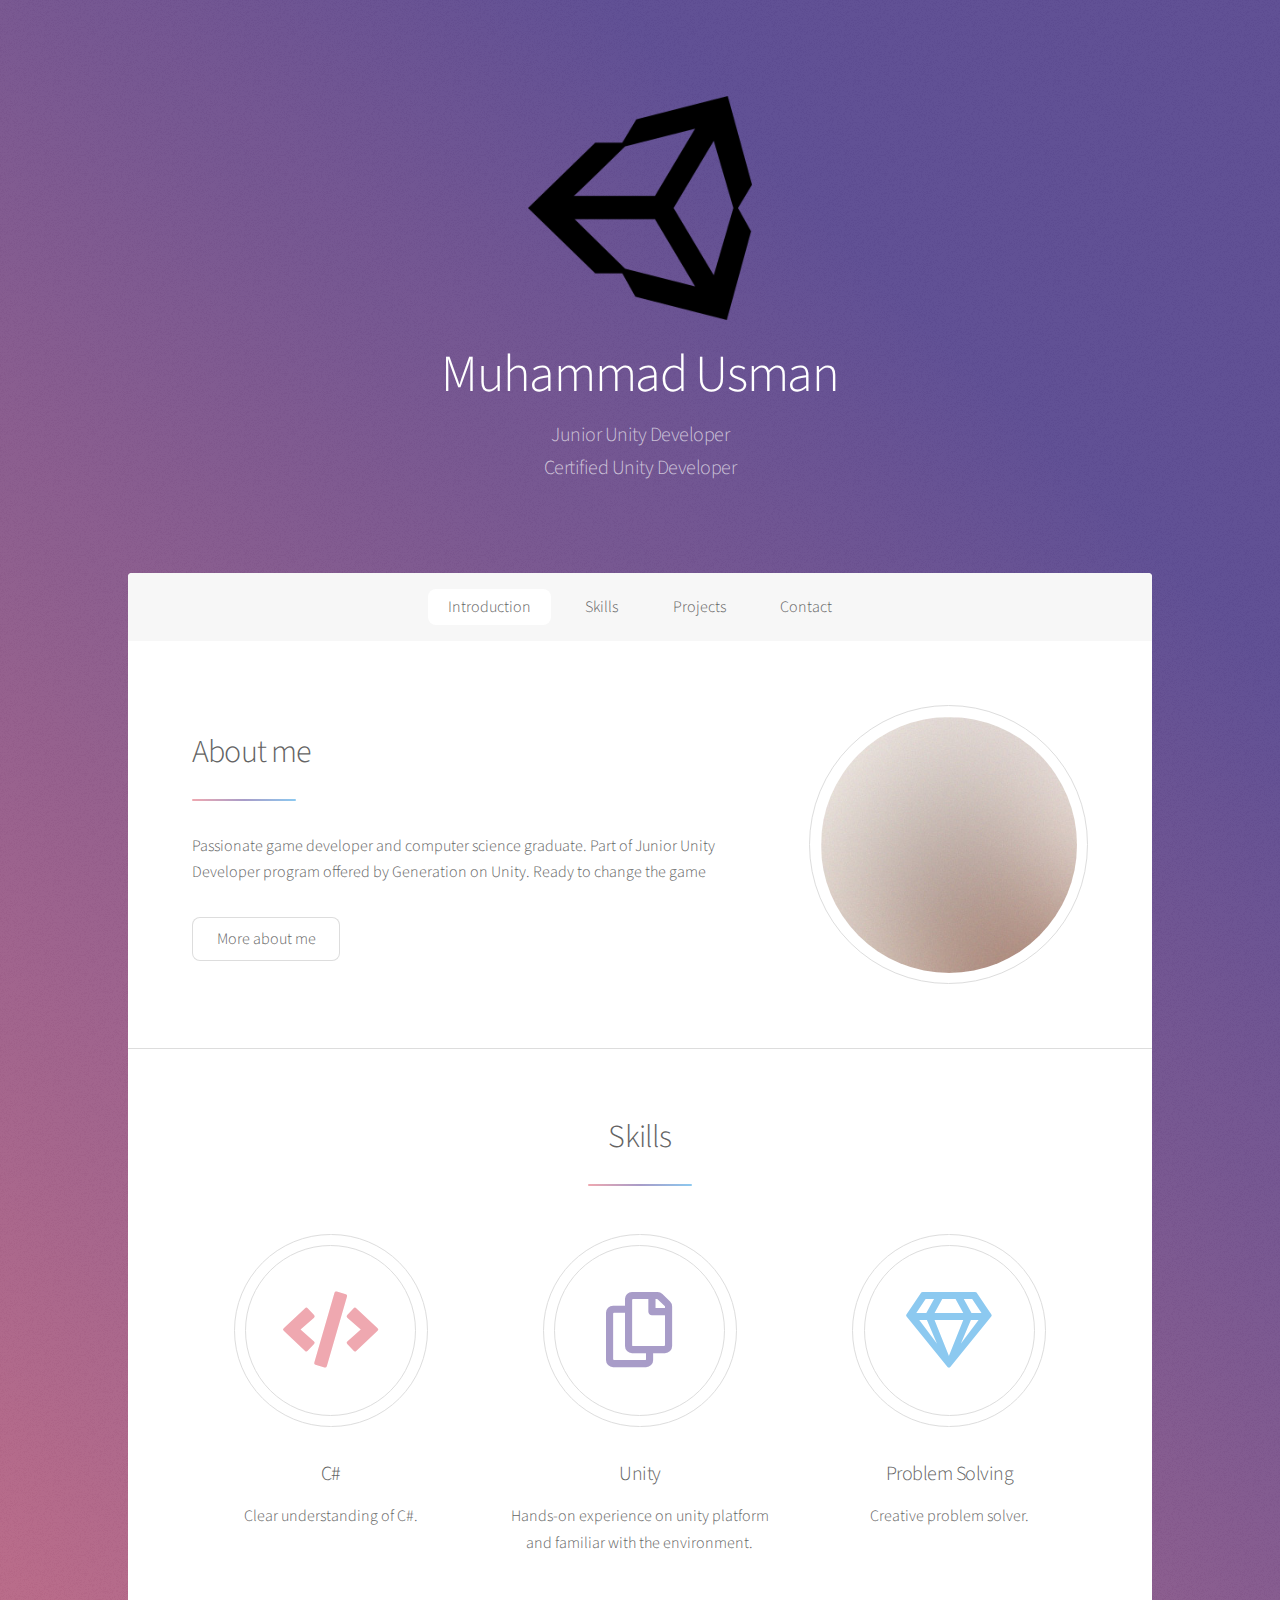
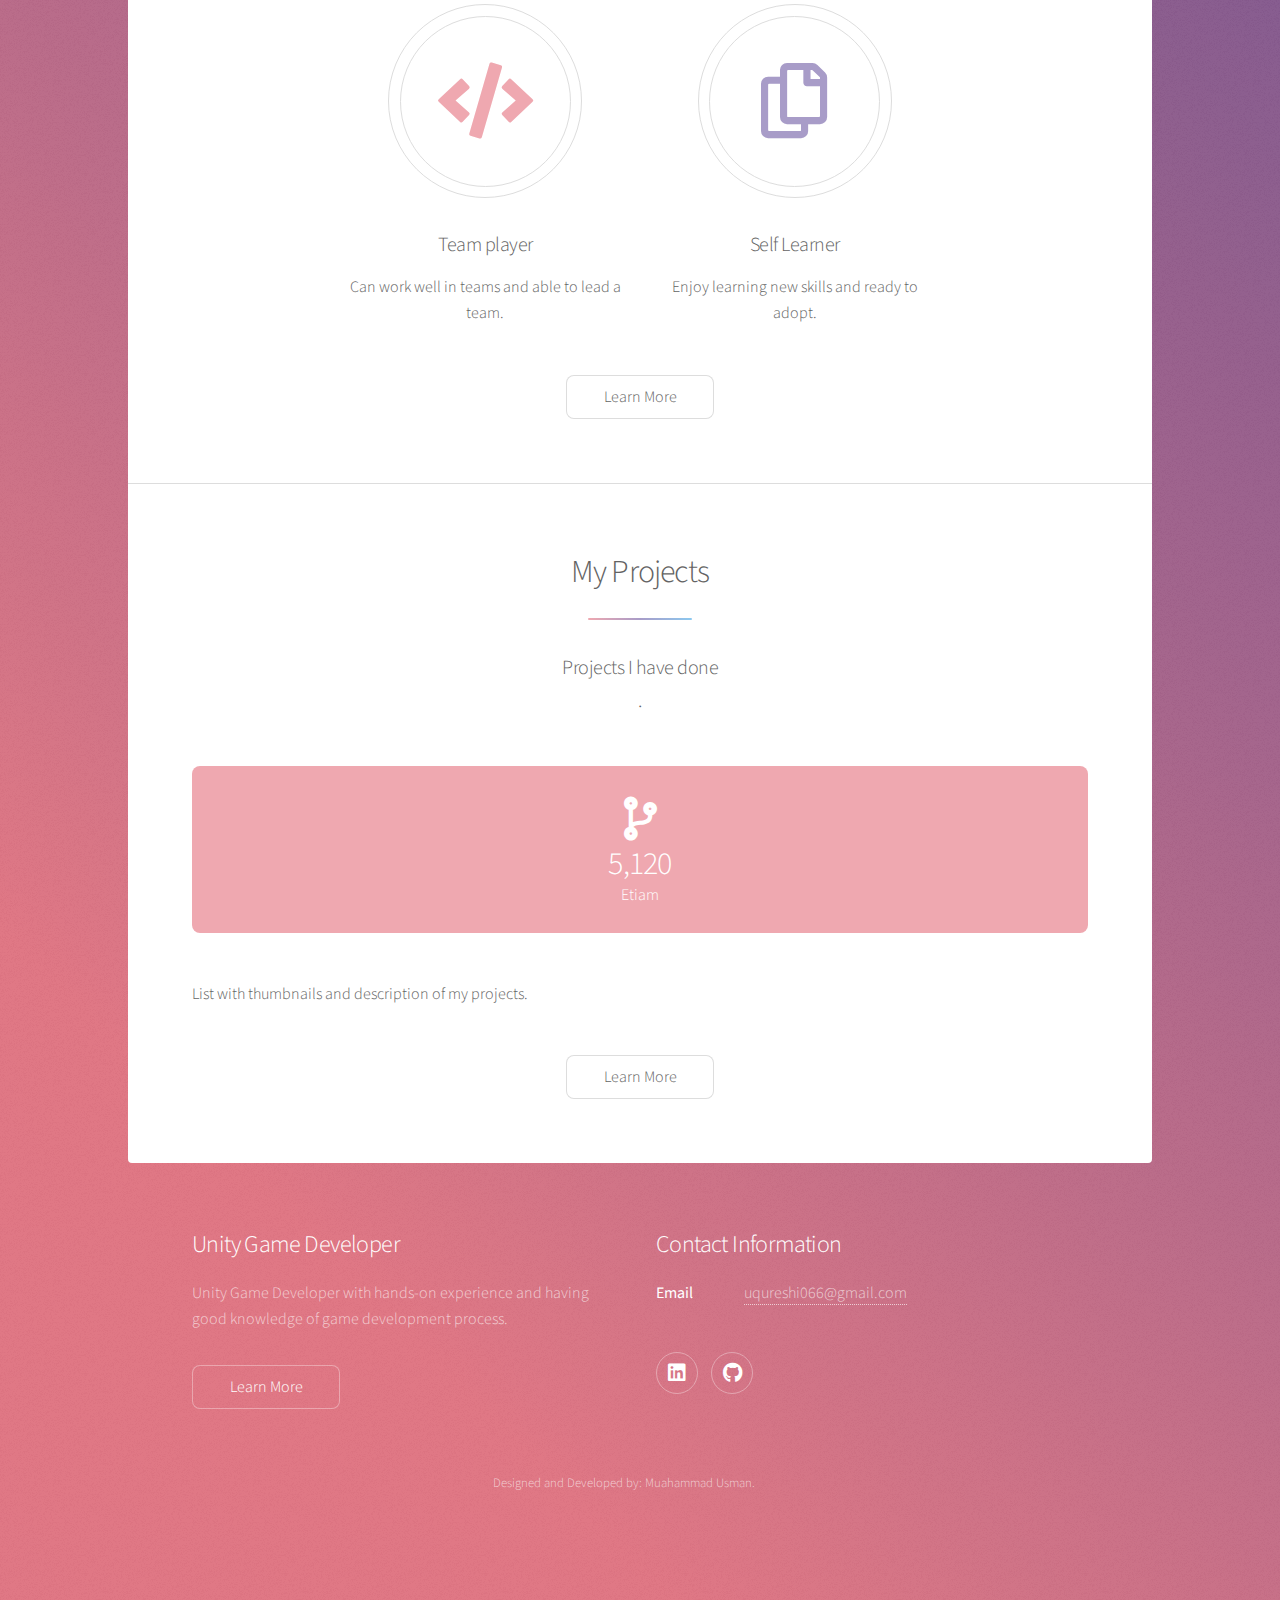
==== index.html @ 7eca7d2d "Update index.html" ====
<!DOCTYPE HTML>
<!--
	Stellar by HTML5 UP
	html5up.net | @ajlkn
	Free for personal and commercial use under the CCA 3.0 license (html5up.net/license)
-->
<html>
	<head>
		<title>Stellar by HTML5 UP</title>
		<meta charset="utf-8" />
		<meta name="viewport" content="width=device-width, initial-scale=1, user-scalable=no" />
		<link rel="stylesheet" href="assets/css/main.css" />
		<noscript><link rel="stylesheet" href="assets/css/noscript.css" /></noscript>
	</head>
	<body class="is-preload">

		<!-- Wrapper -->
			<div id="wrapper">

				<!-- Header -->
					<header id="header" class="alt">
						<span class="logo"><img src="images/unity-logo.png" alt="" /></span>
						<h1>Muhammad Usman</h1>
						<p>Junior Unity Developer<br />
						Certified Unity Developer</p>
					</header>

				<!-- Nav -->
					<nav id="nav">
						<ul>
							<li><a href="#intro" class="active">Introduction</a></li>
							<li><a href="#first">Skills</a></li>
							<li><a href="#second">Projects</a></li>
							<li><a href="#cta">Contact</a></li>
						</ul>
					</nav>

				<!-- Main -->
					<div id="main">

						<!-- Introduction -->
							<section id="intro" class="main">
								<div class="spotlight">
									<div class="content">
										<header class="major">
											<h2>About me</h2>
										</header>
										<p>Passionate game developer and computer science graduate. Part of Junior Unity Developer program offered by Generation on Unity. Ready to change the game</p>
										<ul class="actions">
											<li><a href="generic.html" class="button">More about me</a></li>
										</ul>
									</div>
									<span class="image"><img src="images/pic01.jpg" alt="" /></span>
								</div>
							</section>

						<!-- First Section -->
							<section id="first" class="main special">
								<header class="major">
									<h2>Skills</h2>
								</header>
								<ul class="features">
									<li>
										<span class="icon solid major style1 fa-code"></span>
										<h3>C#</h3>
										<p>Clear understanding of C#.</p>
									</li>
									<li>
										<span class="icon major style3 fa-copy"></span>
										<h3>Unity</h3>
										<p>Hands-on experience on unity platform and familiar with the environment.</p>
									</li>
									<li>
										<span class="icon major style5 fa-gem"></span>
										<h3>Problem Solving</h3>
										<p>Creative problem solver.</p>
									</li>
									<li>
										<span class="icon solid major style1 fa-code"></span>
										<h3>Team player</h3>
										<p>Can work well in teams and able to lead a team.</p>
									</li>
									<li>
										<span class="icon major style3 fa-copy"></span>
										<h3>Self Learner</h3>
										<p>Enjoy learning new skills and ready to adopt.</p>
									</li>

								</ul>
								<footer class="major">
									<ul class="actions special">
										<li><a href="generic.html" class="button">Learn More</a></li>
									</ul>
								</footer>
							</section>

						<!-- Second Section -->
							<section id="second" class="main special">
								<header class="major">
									<h2>My Projects</h2>
									<p>Projects I have done<br />.</p>
								</header>
								<ul class="statistics">
									<li class="style1">
										<span class="icon solid fa-code-branch"></span>
										<strong>5,120</strong> Etiam
									</li>
									<!--<li class="style2">
										<span class="icon fa-folder-open"></span>
										<strong>8,192</strong> Magna
									</li>
									<li class="style3">
										<span class="icon solid fa-signal"></span>
										<strong>2,048</strong> Tempus
									</li>
									<li class="style4">
										<span class="icon solid fa-laptop"></span>
										<strong>4,096</strong> Aliquam
									</li>
									<li class="style5">
										<span class="icon fa-gem"></span>
										<strong>1,024</strong> Nullam
									</li>-->
								</ul>
								<p class="content">List with thumbnails and description of my projects.</p>
								<footer class="major">
									<ul class="actions special">
										<li><a href="generic.html" class="button">Learn More</a></li>
									</ul>
								</footer>
							</section>

						<!-- Get Started -->
						<!--
						<section id="cta" class="main special">
								<header class="major">
									<h2>Congue imperdiet</h2>
									<p>Donec imperdiet consequat consequat. Suspendisse feugiat congue<br />
									posuere. Nulla massa urna, fermentum eget quam aliquet.</p>
								</header>
								<footer class="major">
									<ul class="actions special">
										<li><a href="generic.html" class="button primary">Get Started</a></li>
										<li><a href="generic.html" class="button">Learn More</a></li>
									</ul>
								</footer>
							</section>
						-->

					</div>

				<!-- Footer -->
					<footer id="footer">
						<section id="cta">
							<h2>Unity Game Developer</h2>
							<p>Unity Game Developer with hands-on experience and having good knowledge of game development process.</p>
							<ul class="actions">
								<li><a href="generic.html" class="button">Learn More</a></li>
							</ul>
						</section>
						<section>
							<h2>Contact Information</h2>
							<dl class="alt">
								<dt>Email</dt>
								<dd><a href="#">uqureshi066@gmail.com</a></dd>

							</dl>
							<ul class="icons">
								<li><a href="https://www.linkedin.com/in/muhammad-usman-630153102/" class="icon brands fa-linkedin alt"><span class="label">Linkedin</span></a></li>

								<li><a href="https://github.com/Qureshi066" class="icon brands fa-github alt"><span class="label">GitHub</span></a></li>
							</ul>
						</section>
						<p class="copyright">Designed and Developed by: Muahammad Usman.</p>
					</footer>

			</div>

		<!-- Scripts -->
			<script src="assets/js/jquery.min.js"></script>
			<script src="assets/js/jquery.scrollex.min.js"></script>
			<script src="assets/js/jquery.scrolly.min.js"></script>
			<script src="assets/js/browser.min.js"></script>
			<script src="assets/js/breakpoints.min.js"></script>
			<script src="assets/js/util.js"></script>
			<script src="assets/js/main.js"></script>

	</body>
</html>
---- assets/css/main.css ----
@import url(fontawesome-all.min.css);
@import 'https://fonts.googleapis.com/css?family=Source+Sans+Pro:300,400';

/*
	Stellar by HTML5 UP
	html5up.net | @ajlkn
	Free for personal and commercial use under the CCA 3.0 license (html5up.net/license)
*/

html, body, div, span, applet, object,
iframe, h1, h2, h3, h4, h5, h6, p, blockquote,
pre, a, abbr, acronym, address, big, cite,
code, del, dfn, em, img, ins, kbd, q, s, samp,
small, strike, strong, sub, sup, tt, var, b,
u, i, center, dl, dt, dd, ol, ul, li, fieldset,
form, label, legend, table, caption, tbody,
tfoot, thead, tr, th, td, article, aside,
canvas, details, embed, figure, figcaption,
footer, header, hgroup, menu, nav, output, ruby,
section, summary, time, mark, audio, video {
	margin: 0;
	padding: 0;
	border: 0;
	font-size: 100%;
	font: inherit;
	vertical-align: baseline;}

article, aside, details, figcaption, figure,
footer, header, hgroup, menu, nav, section {
	display: block;}

body {
	line-height: 1;
}

ol, ul {
	list-style: none;
}

blockquote, q {
	quotes: none;
}

	blockquote:before, blockquote:after, q:before, q:after {
		content: '';
		content: none;
	}

table {
	border-collapse: collapse;
	border-spacing: 0;
}

body {
	-webkit-text-size-adjust: none;
}

mark {
	background-color: transparent;
	color: inherit;
}

input::-moz-focus-inner {
	border: 0;
	padding: 0;
}

input, select, textarea {
	-moz-appearance: none;
	-webkit-appearance: none;
	-ms-appearance: none;
	appearance: none;
}

/* Basic */

	@-ms-viewport {
		width: device-width;
	}

	body {
		-ms-overflow-style: scrollbar;
	}

	@media screen and (max-width: 480px) {

		html, body {
			min-width: 320px;
		}

	}

	html {
		box-sizing: border-box;
	}

	*, *:before, *:after {
		box-sizing: inherit;
	}

	body {
		background-color: #935d8c;
		background-image: url("images/overlay.png"), -moz-linear-gradient(45deg, #e37682 15%, #5f4d93 85%);
		background-image: url("images/overlay.png"), -webkit-linear-gradient(45deg, #e37682 15%, #5f4d93 85%);
		background-image: url("images/overlay.png"), -ms-linear-gradient(45deg, #e37682 15%, #5f4d93 85%);
		background-image: url("images/overlay.png"), linear-gradient(45deg, #e37682 15%, #5f4d93 85%);
	}

		body.is-preload *, body.is-preload *:before, body.is-preload *:after {
			-moz-animation: none !important;
			-webkit-animation: none !important;
			-ms-animation: none !important;
			animation: none !important;
			-moz-transition: none !important;
			-webkit-transition: none !important;
			-ms-transition: none !important;
			transition: none !important;
		}

/* Type */

	body {
		background-color: #935d8c;
		color: rgba(255, 255, 255, 0.65);
	}

	body, input, select, textarea {
		font-family: "Source Sans Pro", Helvetica, sans-serif;
		font-size: 17pt;
		font-weight: 300;
		line-height: 1.65;
	}

		@media screen and (max-width: 1680px) {

			body, input, select, textarea {
				font-size: 14pt;
			}

		}

		@media screen and (max-width: 1280px) {

			body, input, select, textarea {
				font-size: 12pt;
			}

		}

		@media screen and (max-width: 360px) {

			body, input, select, textarea {
				font-size: 11pt;
			}

		}

	a {
		-moz-transition: color 0.2s ease, border-bottom 0.2s ease;
		-webkit-transition: color 0.2s ease, border-bottom 0.2s ease;
		-ms-transition: color 0.2s ease, border-bottom 0.2s ease;
		transition: color 0.2s ease, border-bottom 0.2s ease;
		text-decoration: none;
		border-bottom: dotted 1px;
		color: inherit;
	}

		a:hover {
			border-bottom-color: transparent;
		}

	strong, b {
		font-weight: 400;
	}

	em, i {
		font-style: italic;
	}

	p {
		margin: 0 0 2em 0;
	}

		p.content {
			-moz-columns: 20em 2;
			-webkit-columns: 20em 2;
			-ms-columns: 20em 2;
			columns: 20em 2;
			-moz-column-gap: 2em;
			-webkit-column-gap: 2em;
			-ms-column-gap: 2em;
			column-gap: 2em;
			text-align: justify;
		}

	h1, h2, h3, h4, h5, h6 {
		font-weight: 300;
		line-height: 1.5;
		margin: 0 0 0.7em 0;
		letter-spacing: -0.025em;
	}

		h1 a, h2 a, h3 a, h4 a, h5 a, h6 a {
			color: inherit;
			text-decoration: none;
		}

	h1 {
		font-size: 2.5em;
		line-height: 1.2;
	}

	h2 {
		font-size: 1.5em;
	}

	h3 {
		font-size: 1.25em;
	}

	h4 {
		font-size: 1.1em;
	}

	h5 {
		font-size: 0.9em;
	}

	h6 {
		font-size: 0.7em;
	}

	@media screen and (max-width: 736px) {

		h1 {
			font-size: 2em;
		}

	}

	sub {
		font-size: 0.8em;
		position: relative;
		top: 0.5em;
	}

	sup {
		font-size: 0.8em;
		position: relative;
		top: -0.5em;
	}

	blockquote {
		border-left: solid 4px;
		font-style: italic;
		margin: 0 0 2em 0;
		padding: 0.5em 0 0.5em 2em;
	}

	code {
		border-radius: 8px;
		border: solid 1px;
		font-family: "Courier New", monospace;
		font-size: 0.9em;
		margin: 0 0.25em;
		padding: 0.25em 0.65em;
	}

	pre {
		-webkit-overflow-scrolling: touch;
		font-family: "Courier New", monospace;
		font-size: 0.9em;
		margin: 0 0 2em 0;
	}

		pre code {
			display: block;
			line-height: 1.75;
			padding: 1em 1.5em;
			overflow-x: auto;
		}

	hr {
		border: 0;
		border-bottom: solid 1px;
		margin: 2em 0;
	}

		hr.major {
			margin: 3em 0;
		}

	.align-left {
		text-align: left;
	}

	.align-center {
		text-align: center;
	}

	.align-right {
		text-align: right;
	}

	input, select, textarea {
		color: #ffffff;
	}

	a:hover {
		color: #ffffff;
	}

	strong, b {
		color: #ffffff;
	}

	h1, h2, h3, h4, h5, h6 {
		color: #ffffff;
	}

	blockquote {
		border-left-color: rgba(255, 255, 255, 0.35);
	}

	code {
		background: rgba(255, 255, 255, 0.075);
		border-color: rgba(255, 255, 255, 0.35);
	}

	hr {
		border-bottom-color: rgba(255, 255, 255, 0.35);
	}

/* Row */

	.row {
		display: flex;
		flex-wrap: wrap;
		box-sizing: border-box;
		align-items: stretch;
	}

		.row > * {
			box-sizing: border-box;
		}

		.row.gtr-uniform > * > :last-child {
			margin-bottom: 0;
		}

		.row.aln-left {
			justify-content: flex-start;
		}

		.row.aln-center {
			justify-content: center;
		}

		.row.aln-right {
			justify-content: flex-end;
		}

		.row.aln-top {
			align-items: flex-start;
		}

		.row.aln-middle {
			align-items: center;
		}

		.row.aln-bottom {
			align-items: flex-end;
		}

		.row > .imp {
			order: -1;
		}

		.row > .col-1 {
			width: 8.33333%;
		}

		.row > .off-1 {
			margin-left: 8.33333%;
		}

		.row > .col-2 {
			width: 16.66667%;
		}

		.row > .off-2 {
			margin-left: 16.66667%;
		}

		.row > .col-3 {
			width: 25%;
		}

		.row > .off-3 {
			margin-left: 25%;
		}

		.row > .col-4 {
			width: 33.33333%;
		}

		.row > .off-4 {
			margin-left: 33.33333%;
		}

		.row > .col-5 {
			width: 41.66667%;
		}

		.row > .off-5 {
			margin-left: 41.66667%;
		}

		.row > .col-6 {
			width: 50%;
		}

		.row > .off-6 {
			margin-left: 50%;
		}

		.row > .col-7 {
			width: 58.33333%;
		}

		.row > .off-7 {
			margin-left: 58.33333%;
		}

		.row > .col-8 {
			width: 66.66667%;
		}

		.row > .off-8 {
			margin-left: 66.66667%;
		}

		.row > .col-9 {
			width: 75%;
		}

		.row > .off-9 {
			margin-left: 75%;
		}

		.row > .col-10 {
			width: 83.33333%;
		}

		.row > .off-10 {
			margin-left: 83.33333%;
		}

		.row > .col-11 {
			width: 91.66667%;
		}

		.row > .off-11 {
			margin-left: 91.66667%;
		}

		.row > .col-12 {
			width: 100%;
		}

		.row > .off-12 {
			margin-left: 100%;
		}

		.row.gtr-0 {
			margin-top: 0;
			margin-left: 0em;
		}

			.row.gtr-0 > * {
				padding: 0 0 0 0em;
			}

			.row.gtr-0.gtr-uniform {
				margin-top: 0em;
			}

				.row.gtr-0.gtr-uniform > * {
					padding-top: 0em;
				}

		.row.gtr-25 {
			margin-top: 0;
			margin-left: -0.375em;
		}

			.row.gtr-25 > * {
				padding: 0 0 0 0.375em;
			}

			.row.gtr-25.gtr-uniform {
				margin-top: -0.375em;
			}

				.row.gtr-25.gtr-uniform > * {
					padding-top: 0.375em;
				}

		.row.gtr-50 {
			margin-top: 0;
			margin-left: -0.75em;
		}

			.row.gtr-50 > * {
				padding: 0 0 0 0.75em;
			}

			.row.gtr-50.gtr-uniform {
				margin-top: -0.75em;
			}

				.row.gtr-50.gtr-uniform > * {
					padding-top: 0.75em;
				}

		.row {
			margin-top: 0;
			margin-left: -1.5em;
		}

			.row > * {
				padding: 0 0 0 1.5em;
			}

			.row.gtr-uniform {
				margin-top: -1.5em;
			}

				.row.gtr-uniform > * {
					padding-top: 1.5em;
				}

		.row.gtr-150 {
			margin-top: 0;
			margin-left: -2.25em;
		}

			.row.gtr-150 > * {
				padding: 0 0 0 2.25em;
			}

			.row.gtr-150.gtr-uniform {
				margin-top: -2.25em;
			}

				.row.gtr-150.gtr-uniform > * {
					padding-top: 2.25em;
				}

		.row.gtr-200 {
			margin-top: 0;
			margin-left: -3em;
		}

			.row.gtr-200 > * {
				padding: 0 0 0 3em;
			}

			.row.gtr-200.gtr-uniform {
				margin-top: -3em;
			}

				.row.gtr-200.gtr-uniform > * {
					padding-top: 3em;
				}

		@media screen and (max-width: 1680px) {

			.row {
				display: flex;
				flex-wrap: wrap;
				box-sizing: border-box;
				align-items: stretch;
			}

				.row > * {
					box-sizing: border-box;
				}

				.row.gtr-uniform > * > :last-child {
					margin-bottom: 0;
				}

				.row.aln-left {
					justify-content: flex-start;
				}

				.row.aln-center {
					justify-content: center;
				}

				.row.aln-right {
					justify-content: flex-end;
				}

				.row.aln-top {
					align-items: flex-start;
				}

				.row.aln-middle {
					align-items: center;
				}

				.row.aln-bottom {
					align-items: flex-end;
				}

				.row > .imp-xlarge {
					order: -1;
				}

				.row > .col-1-xlarge {
					width: 8.33333%;
				}

				.row > .off-1-xlarge {
					margin-left: 8.33333%;
				}

				.row > .col-2-xlarge {
					width: 16.66667%;
				}

				.row > .off-2-xlarge {
					margin-left: 16.66667%;
				}

				.row > .col-3-xlarge {
					width: 25%;
				}

				.row > .off-3-xlarge {
					margin-left: 25%;
				}

				.row > .col-4-xlarge {
					width: 33.33333%;
				}

				.row > .off-4-xlarge {
					margin-left: 33.33333%;
				}

				.row > .col-5-xlarge {
					width: 41.66667%;
				}

				.row > .off-5-xlarge {
					margin-left: 41.66667%;
				}

				.row > .col-6-xlarge {
					width: 50%;
				}

				.row > .off-6-xlarge {
					margin-left: 50%;
				}

				.row > .col-7-xlarge {
					width: 58.33333%;
				}

				.row > .off-7-xlarge {
					margin-left: 58.33333%;
				}

				.row > .col-8-xlarge {
					width: 66.66667%;
				}

				.row > .off-8-xlarge {
					margin-left: 66.66667%;
				}

				.row > .col-9-xlarge {
					width: 75%;
				}

				.row > .off-9-xlarge {
					margin-left: 75%;
				}

				.row > .col-10-xlarge {
					width: 83.33333%;
				}

				.row > .off-10-xlarge {
					margin-left: 83.33333%;
				}

				.row > .col-11-xlarge {
					width: 91.66667%;
				}

				.row > .off-11-xlarge {
					margin-left: 91.66667%;
				}

				.row > .col-12-xlarge {
					width: 100%;
				}

				.row > .off-12-xlarge {
					margin-left: 100%;
				}

				.row.gtr-0 {
					margin-top: 0;
					margin-left: 0em;
				}

					.row.gtr-0 > * {
						padding: 0 0 0 0em;
					}

					.row.gtr-0.gtr-uniform {
						margin-top: 0em;
					}

						.row.gtr-0.gtr-uniform > * {
							padding-top: 0em;
						}

				.row.gtr-25 {
					margin-top: 0;
					margin-left: -0.375em;
				}

					.row.gtr-25 > * {
						padding: 0 0 0 0.375em;
					}

					.row.gtr-25.gtr-uniform {
						margin-top: -0.375em;
					}

						.row.gtr-25.gtr-uniform > * {
							padding-top: 0.375em;
						}

				.row.gtr-50 {
					margin-top: 0;
					margin-left: -0.75em;
				}

					.row.gtr-50 > * {
						padding: 0 0 0 0.75em;
					}

					.row.gtr-50.gtr-uniform {
						margin-top: -0.75em;
					}

						.row.gtr-50.gtr-uniform > * {
							padding-top: 0.75em;
						}

				.row {
					margin-top: 0;
					margin-left: -1.5em;
				}

					.row > * {
						padding: 0 0 0 1.5em;
					}

					.row.gtr-uniform {
						margin-top: -1.5em;
					}

						.row.gtr-uniform > * {
							padding-top: 1.5em;
						}

				.row.gtr-150 {
					margin-top: 0;
					margin-left: -2.25em;
				}

					.row.gtr-150 > * {
						padding: 0 0 0 2.25em;
					}

					.row.gtr-150.gtr-uniform {
						margin-top: -2.25em;
					}

						.row.gtr-150.gtr-uniform > * {
							padding-top: 2.25em;
						}

				.row.gtr-200 {
					margin-top: 0;
					margin-left: -3em;
				}

					.row.gtr-200 > * {
						padding: 0 0 0 3em;
					}

					.row.gtr-200.gtr-uniform {
						margin-top: -3em;
					}

						.row.gtr-200.gtr-uniform > * {
							padding-top: 3em;
						}

		}

		@media screen and (max-width: 1280px) {

			.row {
				display: flex;
				flex-wrap: wrap;
				box-sizing: border-box;
				align-items: stretch;
			}

				.row > * {
					box-sizing: border-box;
				}

				.row.gtr-uniform > * > :last-child {
					margin-bottom: 0;
				}

				.row.aln-left {
					justify-content: flex-start;
				}

				.row.aln-center {
					justify-content: center;
				}

				.row.aln-right {
					justify-content: flex-end;
				}

				.row.aln-top {
					align-items: flex-start;
				}

				.row.aln-middle {
					align-items: center;
				}

				.row.aln-bottom {
					align-items: flex-end;
				}

				.row > .imp-large {
					order: -1;
				}

				.row > .col-1-large {
					width: 8.33333%;
				}

				.row > .off-1-large {
					margin-left: 8.33333%;
				}

				.row > .col-2-large {
					width: 16.66667%;
				}

				.row > .off-2-large {
					margin-left: 16.66667%;
				}

				.row > .col-3-large {
					width: 25%;
				}

				.row > .off-3-large {
					margin-left: 25%;
				}

				.row > .col-4-large {
					width: 33.33333%;
				}

				.row > .off-4-large {
					margin-left: 33.33333%;
				}

				.row > .col-5-large {
					width: 41.66667%;
				}

				.row > .off-5-large {
					margin-left: 41.66667%;
				}

				.row > .col-6-large {
					width: 50%;
				}

				.row > .off-6-large {
					margin-left: 50%;
				}

				.row > .col-7-large {
					width: 58.33333%;
				}

				.row > .off-7-large {
					margin-left: 58.33333%;
				}

				.row > .col-8-large {
					width: 66.66667%;
				}

				.row > .off-8-large {
					margin-left: 66.66667%;
				}

				.row > .col-9-large {
					width: 75%;
				}

				.row > .off-9-large {
					margin-left: 75%;
				}

				.row > .col-10-large {
					width: 83.33333%;
				}

				.row > .off-10-large {
					margin-left: 83.33333%;
				}

				.row > .col-11-large {
					width: 91.66667%;
				}

				.row > .off-11-large {
					margin-left: 91.66667%;
				}

				.row > .col-12-large {
					width: 100%;
				}

				.row > .off-12-large {
					margin-left: 100%;
				}

				.row.gtr-0 {
					margin-top: 0;
					margin-left: 0em;
				}

					.row.gtr-0 > * {
						padding: 0 0 0 0em;
					}

					.row.gtr-0.gtr-uniform {
						margin-top: 0em;
					}

						.row.gtr-0.gtr-uniform > * {
							padding-top: 0em;
						}

				.row.gtr-25 {
					margin-top: 0;
					margin-left: -0.375em;
				}

					.row.gtr-25 > * {
						padding: 0 0 0 0.375em;
					}

					.row.gtr-25.gtr-uniform {
						margin-top: -0.375em;
					}

						.row.gtr-25.gtr-uniform > * {
							padding-top: 0.375em;
						}

				.row.gtr-50 {
					margin-top: 0;
					margin-left: -0.75em;
				}

					.row.gtr-50 > * {
						padding: 0 0 0 0.75em;
					}

					.row.gtr-50.gtr-uniform {
						margin-top: -0.75em;
					}

						.row.gtr-50.gtr-uniform > * {
							padding-top: 0.75em;
						}

				.row {
					margin-top: 0;
					margin-left: -1.5em;
				}

					.row > * {
						padding: 0 0 0 1.5em;
					}

					.row.gtr-uniform {
						margin-top: -1.5em;
					}

						.row.gtr-uniform > * {
							padding-top: 1.5em;
						}

				.row.gtr-150 {
					margin-top: 0;
					margin-left: -2.25em;
				}

					.row.gtr-150 > * {
						padding: 0 0 0 2.25em;
					}

					.row.gtr-150.gtr-uniform {
						margin-top: -2.25em;
					}

						.row.gtr-150.gtr-uniform > * {
							padding-top: 2.25em;
						}

				.row.gtr-200 {
					margin-top: 0;
					margin-left: -3em;
				}

					.row.gtr-200 > * {
						padding: 0 0 0 3em;
					}

					.row.gtr-200.gtr-uniform {
						margin-top: -3em;
					}

						.row.gtr-200.gtr-uniform > * {
							padding-top: 3em;
						}

		}

		@media screen and (max-width: 980px) {

			.row {
				display: flex;
				flex-wrap: wrap;
				box-sizing: border-box;
				align-items: stretch;
			}

				.row > * {
					box-sizing: border-box;
				}

				.row.gtr-uniform > * > :last-child {
					margin-bottom: 0;
				}

				.row.aln-left {
					justify-content: flex-start;
				}

				.row.aln-center {
					justify-content: center;
				}

				.row.aln-right {
					justify-content: flex-end;
				}

				.row.aln-top {
					align-items: flex-start;
				}

				.row.aln-middle {
					align-items: center;
				}

				.row.aln-bottom {
					align-items: flex-end;
				}

				.row > .imp-medium {
					order: -1;
				}

				.row > .col-1-medium {
					width: 8.33333%;
				}

				.row > .off-1-medium {
					margin-left: 8.33333%;
				}

				.row > .col-2-medium {
					width: 16.66667%;
				}

				.row > .off-2-medium {
					margin-left: 16.66667%;
				}

				.row > .col-3-medium {
					width: 25%;
				}

				.row > .off-3-medium {
					margin-left: 25%;
				}

				.row > .col-4-medium {
					width: 33.33333%;
				}

				.row > .off-4-medium {
					margin-left: 33.33333%;
				}

				.row > .col-5-medium {
					width: 41.66667%;
				}

				.row > .off-5-medium {
					margin-left: 41.66667%;
				}

				.row > .col-6-medium {
					width: 50%;
				}

				.row > .off-6-medium {
					margin-left: 50%;
				}

				.row > .col-7-medium {
					width: 58.33333%;
				}

				.row > .off-7-medium {
					margin-left: 58.33333%;
				}

				.row > .col-8-medium {
					width: 66.66667%;
				}

				.row > .off-8-medium {
					margin-left: 66.66667%;
				}

				.row > .col-9-medium {
					width: 75%;
				}

				.row > .off-9-medium {
					margin-left: 75%;
				}

				.row > .col-10-medium {
					width: 83.33333%;
				}

				.row > .off-10-medium {
					margin-left: 83.33333%;
				}

				.row > .col-11-medium {
					width: 91.66667%;
				}

				.row > .off-11-medium {
					margin-left: 91.66667%;
				}

				.row > .col-12-medium {
					width: 100%;
				}

				.row > .off-12-medium {
					margin-left: 100%;
				}

				.row.gtr-0 {
					margin-top: 0;
					margin-left: 0em;
				}

					.row.gtr-0 > * {
						padding: 0 0 0 0em;
					}

					.row.gtr-0.gtr-uniform {
						margin-top: 0em;
					}

						.row.gtr-0.gtr-uniform > * {
							padding-top: 0em;
						}

				.row.gtr-25 {
					margin-top: 0;
					margin-left: -0.375em;
				}

					.row.gtr-25 > * {
						padding: 0 0 0 0.375em;
					}

					.row.gtr-25.gtr-uniform {
						margin-top: -0.375em;
					}

						.row.gtr-25.gtr-uniform > * {
							padding-top: 0.375em;
						}

				.row.gtr-50 {
					margin-top: 0;
					margin-left: -0.75em;
				}

					.row.gtr-50 > * {
						padding: 0 0 0 0.75em;
					}

					.row.gtr-50.gtr-uniform {
						margin-top: -0.75em;
					}

						.row.gtr-50.gtr-uniform > * {
							padding-top: 0.75em;
						}

				.row {
					margin-top: 0;
					margin-left: -1.5em;
				}

					.row > * {
						padding: 0 0 0 1.5em;
					}

					.row.gtr-uniform {
						margin-top: -1.5em;
					}

						.row.gtr-uniform > * {
							padding-top: 1.5em;
						}

				.row.gtr-150 {
					margin-top: 0;
					margin-left: -2.25em;
				}

					.row.gtr-150 > * {
						padding: 0 0 0 2.25em;
					}

					.row.gtr-150.gtr-uniform {
						margin-top: -2.25em;
					}

						.row.gtr-150.gtr-uniform > * {
							padding-top: 2.25em;
						}

				.row.gtr-200 {
					margin-top: 0;
					margin-left: -3em;
				}

					.row.gtr-200 > * {
						padding: 0 0 0 3em;
					}

					.row.gtr-200.gtr-uniform {
						margin-top: -3em;
					}

						.row.gtr-200.gtr-uniform > * {
							padding-top: 3em;
						}

		}

		@media screen and (max-width: 736px) {

			.row {
				display: flex;
				flex-wrap: wrap;
				box-sizing: border-box;
				align-items: stretch;
			}

				.row > * {
					box-sizing: border-box;
				}

				.row.gtr-uniform > * > :last-child {
					margin-bottom: 0;
				}

				.row.aln-left {
					justify-content: flex-start;
				}

				.row.aln-center {
					justify-content: center;
				}

				.row.aln-right {
					justify-content: flex-end;
				}

				.row.aln-top {
					align-items: flex-start;
				}

				.row.aln-middle {
					align-items: center;
				}

				.row.aln-bottom {
					align-items: flex-end;
				}

				.row > .imp-small {
					order: -1;
				}

				.row > .col-1-small {
					width: 8.33333%;
				}

				.row > .off-1-small {
					margin-left: 8.33333%;
				}

				.row > .col-2-small {
					width: 16.66667%;
				}

				.row > .off-2-small {
					margin-left: 16.66667%;
				}

				.row > .col-3-small {
					width: 25%;
				}

				.row > .off-3-small {
					margin-left: 25%;
				}

				.row > .col-4-small {
					width: 33.33333%;
				}

				.row > .off-4-small {
					margin-left: 33.33333%;
				}

				.row > .col-5-small {
					width: 41.66667%;
				}

				.row > .off-5-small {
					margin-left: 41.66667%;
				}

				.row > .col-6-small {
					width: 50%;
				}

				.row > .off-6-small {
					margin-left: 50%;
				}

				.row > .col-7-small {
					width: 58.33333%;
				}

				.row > .off-7-small {
					margin-left: 58.33333%;
				}

				.row > .col-8-small {
					width: 66.66667%;
				}

				.row > .off-8-small {
					margin-left: 66.66667%;
				}

				.row > .col-9-small {
					width: 75%;
				}

				.row > .off-9-small {
					margin-left: 75%;
				}

				.row > .col-10-small {
					width: 83.33333%;
				}

				.row > .off-10-small {
					margin-left: 83.33333%;
				}

				.row > .col-11-small {
					width: 91.66667%;
				}

				.row > .off-11-small {
					margin-left: 91.66667%;
				}

				.row > .col-12-small {
					width: 100%;
				}

				.row > .off-12-small {
					margin-left: 100%;
				}

				.row.gtr-0 {
					margin-top: 0;
					margin-left: 0em;
				}

					.row.gtr-0 > * {
						padding: 0 0 0 0em;
					}

					.row.gtr-0.gtr-uniform {
						margin-top: 0em;
					}

						.row.gtr-0.gtr-uniform > * {
							padding-top: 0em;
						}

				.row.gtr-25 {
					margin-top: 0;
					margin-left: -0.25em;
				}

					.row.gtr-25 > * {
						padding: 0 0 0 0.25em;
					}

					.row.gtr-25.gtr-uniform {
						margin-top: -0.25em;
					}

						.row.gtr-25.gtr-uniform > * {
							padding-top: 0.25em;
						}

				.row.gtr-50 {
					margin-top: 0;
					margin-left: -0.5em;
				}

					.row.gtr-50 > * {
						padding: 0 0 0 0.5em;
					}

					.row.gtr-50.gtr-uniform {
						margin-top: -0.5em;
					}

						.row.gtr-50.gtr-uniform > * {
							padding-top: 0.5em;
						}

				.row {
					margin-top: 0;
					margin-left: -1em;
				}

					.row > * {
						padding: 0 0 0 1em;
					}

					.row.gtr-uniform {
						margin-top: -1em;
					}

						.row.gtr-uniform > * {
							padding-top: 1em;
						}

				.row.gtr-150 {
					margin-top: 0;
					margin-left: -1.5em;
				}

					.row.gtr-150 > * {
						padding: 0 0 0 1.5em;
					}

					.row.gtr-150.gtr-uniform {
						margin-top: -1.5em;
					}

						.row.gtr-150.gtr-uniform > * {
							padding-top: 1.5em;
						}

				.row.gtr-200 {
					margin-top: 0;
					margin-left: -2em;
				}

					.row.gtr-200 > * {
						padding: 0 0 0 2em;
					}

					.row.gtr-200.gtr-uniform {
						margin-top: -2em;
					}

						.row.gtr-200.gtr-uniform > * {
							padding-top: 2em;
						}

		}

		@media screen and (max-width: 480px) {

			.row {
				display: flex;
				flex-wrap: wrap;
				box-sizing: border-box;
				align-items: stretch;
			}

				.row > * {
					box-sizing: border-box;
				}

				.row.gtr-uniform > * > :last-child {
					margin-bottom: 0;
				}

				.row.aln-left {
					justify-content: flex-start;
				}

				.row.aln-center {
					justify-content: center;
				}

				.row.aln-right {
					justify-content: flex-end;
				}

				.row.aln-top {
					align-items: flex-start;
				}

				.row.aln-middle {
					align-items: center;
				}

				.row.aln-bottom {
					align-items: flex-end;
				}

				.row > .imp-xsmall {
					order: -1;
				}

				.row > .col-1-xsmall {
					width: 8.33333%;
				}

				.row > .off-1-xsmall {
					margin-left: 8.33333%;
				}

				.row > .col-2-xsmall {
					width: 16.66667%;
				}

				.row > .off-2-xsmall {
					margin-left: 16.66667%;
				}

				.row > .col-3-xsmall {
					width: 25%;
				}

				.row > .off-3-xsmall {
					margin-left: 25%;
				}

				.row > .col-4-xsmall {
					width: 33.33333%;
				}

				.row > .off-4-xsmall {
					margin-left: 33.33333%;
				}

				.row > .col-5-xsmall {
					width: 41.66667%;
				}

				.row > .off-5-xsmall {
					margin-left: 41.66667%;
				}

				.row > .col-6-xsmall {
					width: 50%;
				}

				.row > .off-6-xsmall {
					margin-left: 50%;
				}

				.row > .col-7-xsmall {
					width: 58.33333%;
				}

				.row > .off-7-xsmall {
					margin-left: 58.33333%;
				}

				.row > .col-8-xsmall {
					width: 66.66667%;
				}

				.row > .off-8-xsmall {
					margin-left: 66.66667%;
				}

				.row > .col-9-xsmall {
					width: 75%;
				}

				.row > .off-9-xsmall {
					margin-left: 75%;
				}

				.row > .col-10-xsmall {
					width: 83.33333%;
				}

				.row > .off-10-xsmall {
					margin-left: 83.33333%;
				}

				.row > .col-11-xsmall {
					width: 91.66667%;
				}

				.row > .off-11-xsmall {
					margin-left: 91.66667%;
				}

				.row > .col-12-xsmall {
					width: 100%;
				}

				.row > .off-12-xsmall {
					margin-left: 100%;
				}

				.row.gtr-0 {
					margin-top: 0;
					margin-left: 0em;
				}

					.row.gtr-0 > * {
						padding: 0 0 0 0em;
					}

					.row.gtr-0.gtr-uniform {
						margin-top: 0em;
					}

						.row.gtr-0.gtr-uniform > * {
							padding-top: 0em;
						}

				.row.gtr-25 {
					margin-top: 0;
					margin-left: -0.3125em;
				}

					.row.gtr-25 > * {
						padding: 0 0 0 0.3125em;
					}

					.row.gtr-25.gtr-uniform {
						margin-top: -0.3125em;
					}

						.row.gtr-25.gtr-uniform > * {
							padding-top: 0.3125em;
						}

				.row.gtr-50 {
					margin-top: 0;
					margin-left: -0.625em;
				}

					.row.gtr-50 > * {
						padding: 0 0 0 0.625em;
					}

					.row.gtr-50.gtr-uniform {
						margin-top: -0.625em;
					}

						.row.gtr-50.gtr-uniform > * {
							padding-top: 0.625em;
						}

				.row {
					margin-top: 0;
					margin-left: -1.25em;
				}

					.row > * {
						padding: 0 0 0 1.25em;
					}

					.row.gtr-uniform {
						margin-top: -1.25em;
					}

						.row.gtr-uniform > * {
							padding-top: 1.25em;
						}

				.row.gtr-150 {
					margin-top: 0;
					margin-left: -1.875em;
				}

					.row.gtr-150 > * {
						padding: 0 0 0 1.875em;
					}

					.row.gtr-150.gtr-uniform {
						margin-top: -1.875em;
					}

						.row.gtr-150.gtr-uniform > * {
							padding-top: 1.875em;
						}

				.row.gtr-200 {
					margin-top: 0;
					margin-left: -2.5em;
				}

					.row.gtr-200 > * {
						padding: 0 0 0 2.5em;
					}

					.row.gtr-200.gtr-uniform {
						margin-top: -2.5em;
					}

						.row.gtr-200.gtr-uniform > * {
							padding-top: 2.5em;
						}

		}

/* Box */

	.box {
		border-radius: 8px;
		border: solid;
		margin-bottom: 2em;
		padding: 1.5em;
	}

		.box > :last-child,
		.box > :last-child > :last-child,
		.box > :last-child > :last-child > :last-child {
			margin-bottom: 0;
		}

		.box.alt {
			border: 0;
			border-radius: 0;
			padding: 0;
		}

	.box {
		border-color: rgba(255, 255, 255, 0.35);
	}

/* Button */

	input[type="submit"],
	input[type="reset"],
	input[type="button"],
	button,
	.button {
		-moz-appearance: none;
		-webkit-appearance: none;
		-ms-appearance: none;
		appearance: none;
		-moz-transition: background-color 0.2s ease-in-out, color 0.2s ease-in-out;
		-webkit-transition: background-color 0.2s ease-in-out, color 0.2s ease-in-out;
		-ms-transition: background-color 0.2s ease-in-out, color 0.2s ease-in-out;
		transition: background-color 0.2s ease-in-out, color 0.2s ease-in-out;
		border-radius: 8px;
		border: 0;
		cursor: pointer;
		display: inline-block;
		font-weight: 300;
		height: 2.75em;
		line-height: 2.75em;
		min-width: 9.25em;
		padding: 0 1.5em;
		text-align: center;
		text-decoration: none;
		white-space: nowrap;
	}

		input[type="submit"].icon,
		input[type="reset"].icon,
		input[type="button"].icon,
		button.icon,
		.button.icon {
			padding-left: 1.35em;
		}

			input[type="submit"].icon:before,
			input[type="reset"].icon:before,
			input[type="button"].icon:before,
			button.icon:before,
			.button.icon:before {
				margin-right: 0.5em;
			}

		input[type="submit"].fit,
		input[type="reset"].fit,
		input[type="button"].fit,
		button.fit,
		.button.fit {
			width: 100%;
		}

		input[type="submit"].small,
		input[type="reset"].small,
		input[type="button"].small,
		button.small,
		.button.small {
			font-size: 0.8em;
		}

		input[type="submit"].large,
		input[type="reset"].large,
		input[type="button"].large,
		button.large,
		.button.large {
			font-size: 1.35em;
		}

		input[type="submit"].disabled, input[type="submit"]:disabled,
		input[type="reset"].disabled,
		input[type="reset"]:disabled,
		input[type="button"].disabled,
		input[type="button"]:disabled,
		button.disabled,
		button:disabled,
		.button.disabled,
		.button:disabled {
			pointer-events: none;
			opacity: 0.25;
		}

		@media screen and (max-width: 736px) {

			input[type="submit"],
			input[type="reset"],
			input[type="button"],
			button,
			.button {
				min-width: 0;
			}

		}

	input[type="submit"],
	input[type="reset"],
	input[type="button"],
	button,
	.button {
		background-color: transparent;
		box-shadow: inset 0 0 0 1px rgba(255, 255, 255, 0.35);
		color: #ffffff !important;
	}

		input[type="submit"]:hover,
		input[type="reset"]:hover,
		input[type="button"]:hover,
		button:hover,
		.button:hover {
			background-color: rgba(255, 255, 255, 0.075);
		}

		input[type="submit"]:active,
		input[type="reset"]:active,
		input[type="button"]:active,
		button:active,
		.button:active {
			background-color: rgba(255, 255, 255, 0.2);
		}

		input[type="submit"].icon:before,
		input[type="reset"].icon:before,
		input[type="button"].icon:before,
		button.icon:before,
		.button.icon:before {
			color: rgba(255, 255, 255, 0.5);
		}

		input[type="submit"].primary,
		input[type="reset"].primary,
		input[type="button"].primary,
		button.primary,
		.button.primary {
			background-color: #8cc9f0;
			color: #ffffff !important;
			box-shadow: none;
		}

			input[type="submit"].primary:hover,
			input[type="reset"].primary:hover,
			input[type="button"].primary:hover,
			button.primary:hover,
			.button.primary:hover {
				background-color: #9acff2;
			}

			input[type="submit"].primary:active,
			input[type="reset"].primary:active,
			input[type="button"].primary:active,
			button.primary:active,
			.button.primary:active {
				background-color: #7ec3ee;
			}

			input[type="submit"].primary.icon:before,
			input[type="reset"].primary.icon:before,
			input[type="button"].primary.icon:before,
			button.primary.icon:before,
			.button.primary.icon:before {
				color: #ffffff !important;
			}

/* Form */

	form {
		margin: 0 0 2em 0;
	}

	label {
		display: block;
		font-size: 0.9em;
		font-weight: 400;
		margin: 0 0 1em 0;
	}

	input[type="text"],
	input[type="password"],
	input[type="email"],
	select,
	textarea {
		-moz-appearance: none;
		-webkit-appearance: none;
		-ms-appearance: none;
		appearance: none;
		border-radius: 8px;
		border: solid 1px;
		color: inherit;
		display: block;
		outline: 0;
		padding: 0 1em;
		text-decoration: none;
		width: 100%;
	}

		input[type="text"]:invalid,
		input[type="password"]:invalid,
		input[type="email"]:invalid,
		select:invalid,
		textarea:invalid {
			box-shadow: none;
		}

	select {
		background-size: 1.25rem;
		background-repeat: no-repeat;
		background-position: calc(100% - 1rem) center;
		height: 2.75em;
		padding-right: 2.75em;
		text-overflow: ellipsis;
	}

		select:focus::-ms-value {
			background-color: transparent;
		}

		select::-ms-expand {
			display: none;
		}

	input[type="text"],
	input[type="password"],
	input[type="email"],
	select {
		height: 2.75em;
	}

	textarea {
		padding: 0.75em 1em;
	}

	input[type="checkbox"],
	input[type="radio"] {
		-moz-appearance: none;
		-webkit-appearance: none;
		-ms-appearance: none;
		appearance: none;
		display: block;
		float: left;
		margin-right: -2em;
		opacity: 0;
		width: 1em;
		z-index: -1;
	}

		input[type="checkbox"] + label,
		input[type="radio"] + label {
			text-decoration: none;
			cursor: pointer;
			display: inline-block;
			font-size: 1em;
			font-weight: 300;
			padding-left: 2.4em;
			padding-right: 0.75em;
			position: relative;
		}

			input[type="checkbox"] + label:before,
			input[type="radio"] + label:before {
				-moz-osx-font-smoothing: grayscale;
				-webkit-font-smoothing: antialiased;
				display: inline-block;
				font-style: normal;
				font-variant: normal;
				text-rendering: auto;
				line-height: 1;
				text-transform: none !important;
				font-family: 'Font Awesome 5 Free';
				font-weight: 900;
			}

			input[type="checkbox"] + label:before,
			input[type="radio"] + label:before {
				border-radius: 8px;
				border: solid 1px;
				content: '';
				display: inline-block;
				font-size: 0.8em;
				height: 2.0625em;
				left: 0;
				line-height: 2.0625em;
				position: absolute;
				text-align: center;
				top: 0;
				width: 2.0625em;
			}

		input[type="checkbox"]:checked + label:before,
		input[type="radio"]:checked + label:before {
			content: '\f00c';
		}

	input[type="checkbox"] + label:before {
		border-radius: 8px;
	}

	input[type="radio"] + label:before {
		border-radius: 100%;
	}

	::-webkit-input-placeholder {
		opacity: 1.0;
	}

	:-moz-placeholder {
		opacity: 1.0;
	}

	::-moz-placeholder {
		opacity: 1.0;
	}

	:-ms-input-placeholder {
		opacity: 1.0;
	}

	label {
		color: #ffffff;
	}

	input[type="text"],
	input[type="password"],
	input[type="email"],
	select,
	textarea {
		background-color: rgba(255, 255, 255, 0.075);
		border-color: rgba(255, 255, 255, 0.35);
	}

		input[type="text"]:focus,
		input[type="password"]:focus,
		input[type="email"]:focus,
		select:focus,
		textarea:focus {
			border-color: #8cc9f0;
			box-shadow: 0 0 0 1px #8cc9f0;
		}

	select {
		background-image: url("data:image/svg+xml;charset=utf8,%3Csvg xmlns='http://www.w3.org/2000/svg' width='40' height='40' preserveAspectRatio='none' viewBox='0 0 40 40'%3E%3Cpath d='M9.4,12.3l10.4,10.4l10.4-10.4c0.2-0.2,0.5-0.4,0.9-0.4c0.3,0,0.6,0.1,0.9,0.4l3.3,3.3c0.2,0.2,0.4,0.5,0.4,0.9 c0,0.4-0.1,0.6-0.4,0.9L20.7,31.9c-0.2,0.2-0.5,0.4-0.9,0.4c-0.3,0-0.6-0.1-0.9-0.4L4.3,17.3c-0.2-0.2-0.4-0.5-0.4-0.9 c0-0.4,0.1-0.6,0.4-0.9l3.3-3.3c0.2-0.2,0.5-0.4,0.9-0.4S9.1,12.1,9.4,12.3z' fill='rgba(255, 255, 255, 0.35)' /%3E%3C/svg%3E");
	}

		select option {
			color: #ffffff;
			background: #935d8c;
		}

	input[type="checkbox"] + label,
	input[type="radio"] + label {
		color: rgba(255, 255, 255, 0.65);
	}

		input[type="checkbox"] + label:before,
		input[type="radio"] + label:before {
			background: rgba(255, 255, 255, 0.075);
			border-color: rgba(255, 255, 255, 0.35);
		}

	input[type="checkbox"]:checked + label:before,
	input[type="radio"]:checked + label:before {
		background-color: #ffffff;
		border-color: #ffffff;
		color: #935d8c;
	}

	input[type="checkbox"]:focus + label:before,
	input[type="radio"]:focus + label:before {
		border-color: #8cc9f0;
		box-shadow: 0 0 0 1px #8cc9f0;
	}

	::-webkit-input-placeholder {
		color: rgba(255, 255, 255, 0.5) !important;
	}

	:-moz-placeholder {
		color: rgba(255, 255, 255, 0.5) !important;
	}

	::-moz-placeholder {
		color: rgba(255, 255, 255, 0.5) !important;
	}

	:-ms-input-placeholder {
		color: rgba(255, 255, 255, 0.5) !important;
	}

	.formerize-placeholder {
		color: rgba(255, 255, 255, 0.5) !important;
	}

/* Icon */

	.icon {
		text-decoration: none;
		-moz-transition: background-color 0.2s ease-in-out, color 0.2s ease-in-out;
		-webkit-transition: background-color 0.2s ease-in-out, color 0.2s ease-in-out;
		-ms-transition: background-color 0.2s ease-in-out, color 0.2s ease-in-out;
		transition: background-color 0.2s ease-in-out, color 0.2s ease-in-out;
		border-bottom: none;
		position: relative;
	}

		.icon:before {
			-moz-osx-font-smoothing: grayscale;
			-webkit-font-smoothing: antialiased;
			display: inline-block;
			font-style: normal;
			font-variant: normal;
			text-rendering: auto;
			line-height: 1;
			text-transform: none !important;
			font-family: 'Font Awesome 5 Free';
			font-weight: 400;
		}

		.icon > .label {
			display: none;
		}

		.icon:before {
			line-height: solid;
		}

		.icon.solid:before {
			font-weight: 900;
		}

		.icon.brands:before {
			font-family: 'Font Awesome 5 Brands';
		}

		.icon.major {
			border: solid 1px;
			display: inline-block;
			border-radius: 100%;
			padding: 0.65em;
			margin: 0 0 2em 0;
			cursor: default;
		}

			.icon.major:before {
				display: inline-block;
				font-size: 6.25rem;
				width: 2.25em;
				height: 2.25em;
				line-height: 2.2em;
				border-radius: 100%;
				border: solid 1px;
				text-align: center;
			}

		.icon.alt {
			display: inline-block;
			border: solid 1px;
			border-radius: 100%;
		}

			.icon.alt:before {
				display: block;
				font-size: 1.25em;
				width: 2em;
				height: 2em;
				text-align: center;
				line-height: 2em;
			}

		.icon.style1 {
			color: #efa8b0;
		}

		.icon.style2 {
			color: #c79cc8;
		}

		.icon.style3 {
			color: #a89cc8;
		}

		.icon.style4 {
			color: #9bb2e1;
		}

		.icon.style5 {
			color: #8cc9f0;
		}

		@media screen and (max-width: 1680px) {

			.icon.major:before {
				font-size: 5.5rem;
			}

		}

		@media screen and (max-width: 1280px) {

			.icon.major:before {
				font-size: 4.75rem;
			}

		}

		@media screen and (max-width: 736px) {

			.icon.major {
				margin: 0 0 1.5em 0;
				padding: 0.35em;
			}

				.icon.major:before {
					font-size: 3.5rem;
				}

		}

	.icon.major {
		border-color: rgba(255, 255, 255, 0.35);
	}

		.icon.major:before {
			border-color: rgba(255, 255, 255, 0.35);
		}

	.icon.alt {
		border-color: rgba(255, 255, 255, 0.35);
		color: #ffffff;
	}

		.icon.alt:hover {
			background-color: rgba(255, 255, 255, 0.075);
		}

		.icon.alt:active {
			background-color: rgba(255, 255, 255, 0.2);
		}

/* Image */

	.image {
		border-radius: 8px;
		border: 0;
		display: inline-block;
		position: relative;
	}

		.image img {
			border-radius: 8px;
			display: block;
		}

		.image.left, .image.right {
			max-width: 40%;
		}

			.image.left img, .image.right img {
				width: 100%;
			}

		.image.left {
			float: left;
			margin: 0 1.5em 1em 0;
			top: 0.25em;
		}

		.image.right {
			float: right;
			margin: 0 0 1em 1.5em;
			top: 0.25em;
		}

		.image.fit {
			display: block;
			margin: 0 0 2em 0;
			width: 100%;
		}

			.image.fit img {
				width: 100%;
			}

		.image.main {
			display: block;
			margin: 0 0 3em 0;
			width: 100%;
		}

			.image.main img {
				width: 100%;
			}

/* List */

	ol {
		list-style: decimal;
		margin: 0 0 2em 0;
		padding-left: 1.25em;
	}

		ol li {
			padding-left: 0.25em;
		}

	ul {
		list-style: disc;
		margin: 0 0 2em 0;
		padding-left: 1em;
	}

		ul li {
			padding-left: 0.5em;
		}

		ul.alt {
			list-style: none;
			padding-left: 0;
		}

			ul.alt li {
				border-top: solid 1px;
				padding: 0.5em 0;
			}

				ul.alt li:first-child {
					border-top: 0;
					padding-top: 0;
				}

	dl {
		margin: 0 0 2em 0;
	}

		dl dt {
			display: block;
			font-weight: 400;
			margin: 0 0 1em 0;
		}

		dl dd {
			margin-left: 2em;
		}

		dl.alt dt {
			display: block;
			width: 3em;
			margin: 0;
			clear: left;
			float: left;
		}

		dl.alt dd {
			margin: 0 0 0.85em 5.5em;
		}

		dl.alt:after {
			content: '';
			display: block;
			clear: both;
		}

	ul.alt li {
		border-top-color: rgba(255, 255, 255, 0.35);
	}

	dl dt {
		color: #ffffff;
	}

/* Actions */

	ul.actions {
		display: -moz-flex;
		display: -webkit-flex;
		display: -ms-flex;
		display: flex;
		cursor: default;
		list-style: none;
		margin-left: -1em;
		padding-left: 0;
	}

		ul.actions li {
			padding: 0 0 0 1em;
			vertical-align: middle;
		}

		ul.actions.special {
			-moz-justify-content: center;
			-webkit-justify-content: center;
			-ms-justify-content: center;
			justify-content: center;
			width: 100%;
			margin-left: 0;
		}

			ul.actions.special li:first-child {
				padding-left: 0;
			}

		ul.actions.stacked {
			-moz-flex-direction: column;
			-webkit-flex-direction: column;
			-ms-flex-direction: column;
			flex-direction: column;
			margin-left: 0;
		}

			ul.actions.stacked li {
				padding: 1.3em 0 0 0;
			}

				ul.actions.stacked li:first-child {
					padding-top: 0;
				}

		ul.actions.fit {
			width: calc(100% + 1em);
		}

			ul.actions.fit li {
				-moz-flex-grow: 1;
				-webkit-flex-grow: 1;
				-ms-flex-grow: 1;
				flex-grow: 1;
				-moz-flex-shrink: 1;
				-webkit-flex-shrink: 1;
				-ms-flex-shrink: 1;
				flex-shrink: 1;
				width: 100%;
			}

				ul.actions.fit li > * {
					width: 100%;
				}

			ul.actions.fit.stacked {
				width: 100%;
			}

		@media screen and (max-width: 480px) {

			ul.actions:not(.fixed) {
				-moz-flex-direction: column;
				-webkit-flex-direction: column;
				-ms-flex-direction: column;
				flex-direction: column;
				margin-left: 0;
				width: 100% !important;
			}

				ul.actions:not(.fixed) li {
					-moz-flex-grow: 1;
					-webkit-flex-grow: 1;
					-ms-flex-grow: 1;
					flex-grow: 1;
					-moz-flex-shrink: 1;
					-webkit-flex-shrink: 1;
					-ms-flex-shrink: 1;
					flex-shrink: 1;
					padding: 1em 0 0 0;
					text-align: center;
					width: 100%;
				}

					ul.actions:not(.fixed) li > * {
						width: 100%;
					}

					ul.actions:not(.fixed) li:first-child {
						padding-top: 0;
					}

					ul.actions:not(.fixed) li input[type="submit"],
					ul.actions:not(.fixed) li input[type="reset"],
					ul.actions:not(.fixed) li input[type="button"],
					ul.actions:not(.fixed) li button,
					ul.actions:not(.fixed) li .button {
						width: 100%;
					}

						ul.actions:not(.fixed) li input[type="submit"].icon:before,
						ul.actions:not(.fixed) li input[type="reset"].icon:before,
						ul.actions:not(.fixed) li input[type="button"].icon:before,
						ul.actions:not(.fixed) li button.icon:before,
						ul.actions:not(.fixed) li .button.icon:before {
							margin-left: -0.5rem;
						}

		}

/* Icons */

	ul.icons {
		cursor: default;
		list-style: none;
		padding-left: 0;
	}

		ul.icons li {
			display: inline-block;
			padding: 0 0.65em 0 0;
		}

			ul.icons li:last-child {
				padding-right: 0 !important;
			}

/* Section/Article */

	section.special, article.special {
		text-align: center;
	}

	header.major {
		margin-bottom: 3em;
	}

		header.major h2 {
			font-size: 2em;
		}

			header.major h2:after {
				display: block;
				content: '';
				width: 3.25em;
				height: 2px;
				margin: 0.7em 0 1em 0;
				border-radius: 2px;
			}

				section.special header.major h2:after, article.special header.major h2:after {
					margin-left: auto;
					margin-right: auto;
				}

		header.major p {
			font-size: 1.25em;
			letter-spacing: -0.025em;
		}

		header.major.special {
			text-align: center;
		}

			header.major.special h2:after {
				margin-left: auto;
				margin-right: auto;
			}

	footer.major {
		margin-top: 3em;
	}

	@media screen and (max-width: 736px) {

		header.major {
			margin-bottom: 0;
		}

			header.major h2 {
				font-size: 1.5em;
			}

			header.major p {
				font-size: 1em;
				letter-spacing: 0;
			}

				header.major p br {
					display: none;
				}

		footer.major {
			margin-top: 0;
		}

	}

	header.major h2:after {
		background-color: rgba(255, 255, 255, 0.35);
	}

/* Table */

	.table-wrapper {
		-webkit-overflow-scrolling: touch;
		overflow-x: auto;
	}

	table {
		margin: 0 0 2em 0;
		width: 100%;
	}

		table tbody tr {
			border: solid 1px;
			border-left: 0;
			border-right: 0;
		}

		table td {
			padding: 0.75em 0.75em;
		}

		table th {
			font-size: 0.9em;
			font-weight: 400;
			padding: 0 0.75em 0.75em 0.75em;
			text-align: left;
		}

		table thead {
			border-bottom: solid 2px;
		}

		table tfoot {
			border-top: solid 2px;
		}

		table.alt {
			border-collapse: separate;
		}

			table.alt tbody tr td {
				border: solid 1px;
				border-left-width: 0;
				border-top-width: 0;
			}

				table.alt tbody tr td:first-child {
					border-left-width: 1px;
				}

			table.alt tbody tr:first-child td {
				border-top-width: 1px;
			}

			table.alt thead {
				border-bottom: 0;
			}

			table.alt tfoot {
				border-top: 0;
			}

	table tbody tr {
		border-color: rgba(255, 255, 255, 0.35);
	}

		table tbody tr:nth-child(2n + 1) {
			background-color: rgba(255, 255, 255, 0.075);
		}

	table th {
		color: #ffffff;
	}

	table thead {
		border-bottom-color: rgba(255, 255, 255, 0.35);
	}

	table tfoot {
		border-top-color: rgba(255, 255, 255, 0.35);
	}

	table.alt tbody tr td {
		border-color: rgba(255, 255, 255, 0.35);
	}

/* Features */

	.features {
		display: -moz-flex;
		display: -webkit-flex;
		display: -ms-flex;
		display: flex;
		-moz-flex-wrap: wrap;
		-webkit-flex-wrap: wrap;
		-ms-flex-wrap: wrap;
		flex-wrap: wrap;
		-moz-justify-content: center;
		-webkit-justify-content: center;
		-ms-justify-content: center;
		justify-content: center;
		width: calc(100% + 2em);
		margin: 0 0 3em -2em;
		padding: 0;
		list-style: none;
	}

		.features li {
			width: calc(33.33333% - 2em);
			margin-left: 2em;
			margin-top: 3em;
			padding: 0;
		}

			.features li:nth-child(1), .features li:nth-child(2), .features li:nth-child(3) {
				margin-top: 0;
			}

			.features li > :last-child {
				margin-bottom: 0;
			}

		@media screen and (max-width: 980px) {

			.features li {
				width: calc(50% - 2em);
			}

				.features li:nth-child(3) {
					margin-top: 3em;
				}

		}

		@media screen and (max-width: 736px) {

			.features {
				width: 100%;
				margin: 0 0 2em 0;
			}

				.features li {
					width: 100%;
					margin-left: 0;
					margin-top: 2em;
				}

					.features li:nth-child(2), .features li:nth-child(3) {
						margin-top: 2em;
					}

		}

/* Statistics */

	.statistics {
		display: -moz-flex;
		display: -webkit-flex;
		display: -ms-flex;
		display: flex;
		width: 100%;
		margin: 0 0 3em 0;
		padding: 0;
		list-style: none;
		cursor: default;
	}

		.statistics li {
			-moz-flex: 1;
			-webkit-flex: 1;
			-ms-flex: 1;
			flex: 1;
			padding: 1.5em;
			color: #ffffff;
			text-align: center;
		}

			.statistics li.style1 {
				background-color: #efa8b0;
			}

			.statistics li.style2 {
				background-color: #c79cc8;
			}

			.statistics li.style3 {
				background-color: #a89cc8;
			}

			.statistics li.style4 {
				background-color: #9bb2e1;
			}

			.statistics li.style5 {
				background-color: #8cc9f0;
			}

			.statistics li strong, .statistics li b {
				display: block;
				font-size: 2em;
				line-height: 1.1;
				color: inherit !important;
				font-weight: 300;
				letter-spacing: -0.025em;
			}

			.statistics li:first-child {
				border-top-left-radius: 8px;
				border-bottom-left-radius: 8px;
			}

			.statistics li:last-child {
				border-top-right-radius: 8px;
				border-bottom-right-radius: 8px;
			}

			.statistics li .icon {
				display: inline-block;
			}

				.statistics li .icon:before {
					font-size: 2.75rem;
					line-height: 1.3;
				}

		@media screen and (max-width: 980px) {

			.statistics li strong, .statistics li b {
				font-size: 1.5em;
			}

		}

		@media screen and (max-width: 736px) {

			.statistics {
				display: block;
				width: 20em;
				max-width: 100%;
				margin: 0 auto 2em auto;
			}

				.statistics li:first-child {
					border-bottom-left-radius: 0;
					border-top-right-radius: 8px;
				}

				.statistics li:last-child {
					border-top-right-radius: 0;
					border-bottom-left-radius: 8px;
				}

				.statistics li .icon:before {
					font-size: 3.75rem;
				}

				.statistics li strong, .statistics li b {
					font-size: 2.5em;
				}

		}

/* Spotlight */

	.spotlight {
		display: -moz-flex;
		display: -webkit-flex;
		display: -ms-flex;
		display: flex;
		-moz-align-items: center;
		-webkit-align-items: center;
		-ms-align-items: center;
		align-items: center;
		margin: 0 0 2em 0;
	}

		.spotlight .content {
			-moz-flex: 1;
			-webkit-flex: 1;
			-ms-flex: 1;
			flex: 1;
		}

			.spotlight .content > :last-child {
				margin-bottom: 0;
			}

			.spotlight .content header.major {
				margin: 0 0 2em 0;
			}

		.spotlight .image {
			display: inline-block;
			margin-left: 4em;
			padding: 0.65em;
			border-radius: 100%;
			border: solid 1px;
		}

			.spotlight .image img {
				display: block;
				border-radius: 100%;
				width: 16em;
			}

		@media screen and (max-width: 980px) {

			.spotlight {
				-moz-flex-direction: column-reverse;
				-webkit-flex-direction: column-reverse;
				-ms-flex-direction: column-reverse;
				flex-direction: column-reverse;
				text-align: center;
			}

				.spotlight .content {
					-moz-flex: 0 1 auto;
					-webkit-flex: 0 1 auto;
					-ms-flex: 0 1 auto;
					flex: 0 1 auto;
					width: 100%;
				}

					.spotlight .content header.major h2:after {
						margin-left: auto;
						margin-right: auto;
					}

					.spotlight .content .actions {
						-moz-justify-content: center;
						-webkit-justify-content: center;
						-ms-justify-content: center;
						justify-content: center;
						width: calc(100% + 1em);
					}

				.spotlight .image {
					-moz-flex: 0 1 auto;
					-webkit-flex: 0 1 auto;
					-ms-flex: 0 1 auto;
					flex: 0 1 auto;
					margin-left: 0;
					margin-bottom: 2em;
				}

		}

		@media screen and (max-width: 736px) {

			.spotlight .image {
				padding: 0.35em;
			}

				.spotlight .image img {
					width: 12em;
				}

		}

	.spotlight .image {
		border-color: rgba(255, 255, 255, 0.35);
	}

/* Header */

	#header {
		padding: 5em 5em 1em 5em ;
		text-align: center;
	}

		#header h1 {
			margin: 0 0 0.25em 0;
		}

		#header p {
			font-size: 1.25em;
			letter-spacing: -0.025em;
		}

		#header.alt {
			padding: 7em 5em 4em 5em ;
		}

			#header.alt h1 {
				font-size: 3.25em;
			}

			#header.alt > * {
				-moz-transition: opacity 3s ease;
				-webkit-transition: opacity 3s ease;
				-ms-transition: opacity 3s ease;
				transition: opacity 3s ease;
				-moz-transition-delay: 0.5s;
				-webkit-transition-delay: 0.5s;
				-ms-transition-delay: 0.5s;
				transition-delay: 0.5s;
				opacity: 1;
			}

			#header.alt .logo {
				-moz-transition: opacity 1.25s ease, -moz-transform 0.5s ease;
				-webkit-transition: opacity 1.25s ease, -webkit-transform 0.5s ease;
				-ms-transition: opacity 1.25s ease, -ms-transform 0.5s ease;
				transition: opacity 1.25s ease, transform 0.5s ease;
				-moz-transition-delay: 0s;
				-webkit-transition-delay: 0s;
				-ms-transition-delay: 0s;
				transition-delay: 0s;
				display: block;
				margin: 0 0 1.5em 0;
			}

				#header.alt .logo img {
					display: block;
					margin: 0 auto;
					max-width: 25%;
				}

		@media screen and (max-width: 1280px) {

			#header {
				padding: 4em 4em 0.1em 4em ;
			}

				#header.alt {
					padding: 6em 4em 3em 4em ;
				}

		}

		@media screen and (max-width: 980px) {

			#header {
				padding: 4em 3em 0.1em 3em ;
			}

				#header.alt {
					padding: 5em 3em 2em 3em ;
				}

		}

		@media screen and (max-width: 736px) {

			#header {
				padding: 3em 2em 0.1em 2em ;
			}

				#header p {
					font-size: 1em;
					letter-spacing: 0;
				}

					#header p br {
						display: none;
					}

				#header.alt {
					padding: 4em 2em 1em 2em ;
				}

					#header.alt h1 {
						font-size: 2.5em;
					}

		}

		@media screen and (max-width: 480px) {

			#header {
				padding: 3em 1.5em 0.1em 1.5em ;
			}

				#header.alt {
					padding: 4em 1.5em 1em 1.5em ;
				}

		}

		@media screen and (max-width: 360px) {

			#header {
				padding: 2.5em 1em 0.1em 1em ;
			}

				#header.alt {
					padding: 3.5em 1em 0.5em 1em ;
				}

		}

		body.is-preload #header.alt > * {
			opacity: 0;
		}

		body.is-preload #header.alt .logo {
			-moz-transform: scale(0.8) rotate(-30deg);
			-webkit-transform: scale(0.8) rotate(-30deg);
			-ms-transform: scale(0.8) rotate(-30deg);
			transform: scale(0.8) rotate(-30deg);
		}

/* Nav */

	#nav {
		-moz-transition: background-color 0.2s ease, border-top-left-radius 0.2s ease, border-top-right-radius 0.2s ease, padding 0.2s ease;
		-webkit-transition: background-color 0.2s ease, border-top-left-radius 0.2s ease, border-top-right-radius 0.2s ease, padding 0.2s ease;
		-ms-transition: background-color 0.2s ease, border-top-left-radius 0.2s ease, border-top-right-radius 0.2s ease, padding 0.2s ease;
		transition: background-color 0.2s ease, border-top-left-radius 0.2s ease, border-top-right-radius 0.2s ease, padding 0.2s ease;
		background-color: #ffffff;
		color: #636363;
		position: absolute;
		width: 64em;
		max-width: calc(100% - 4em);
		padding: 1em;
		background-color: #f7f7f7;
		border-top-left-radius: 0.25em;
		border-top-right-radius: 0.25em;
		cursor: default;
		text-align: center;
	}

		#nav input, #nav select, #nav textarea {
			color: #636363;
		}

		#nav a:hover {
			color: #636363;
		}

		#nav strong, #nav b {
			color: #636363;
		}

		#nav h1, #nav h2, #nav h3, #nav h4, #nav h5, #nav h6 {
			color: #636363;
		}

		#nav blockquote {
			border-left-color: #dddddd;
		}

		#nav code {
			background: rgba(222, 222, 222, 0.25);
			border-color: #dddddd;
		}

		#nav hr {
			border-bottom-color: #dddddd;
		}

		#nav + #main {
			padding-top: 4.25em;
		}

		#nav ul {
			margin: 0;
			padding: 0;
			list-style: none;
		}

			#nav ul li {
				-moz-transition: margin 0.2s ease;
				-webkit-transition: margin 0.2s ease;
				-ms-transition: margin 0.2s ease;
				transition: margin 0.2s ease;
				display: inline-block;
				margin: 0 0.35em;
				padding: 0;
				vertical-align: middle;
			}

				#nav ul li a {
					-moz-transition: font-size 0.2s ease;
					-webkit-transition: font-size 0.2s ease;
					-ms-transition: font-size 0.2s ease;
					transition: font-size 0.2s ease;
					display: inline-block;
					height: 2.25em;
					line-height: 2.25em;
					padding: 0 1.25em;
					border: 0;
					border-radius: 8px;
					box-shadow: inset 0 0 0 1px transparent;
				}

					#nav ul li a:hover {
						background-color: rgba(222, 222, 222, 0.25);
					}

					#nav ul li a.active {
						background-color: #ffffff;
						box-shadow: none;
					}

		#nav.alt {
			position: fixed;
			top: 0;
			padding: 0.5em 1em;
			background-color: rgba(247, 247, 247, 0.95);
			border-top-left-radius: 0;
			border-top-right-radius: 0;
			z-index: 10000;
		}

			#nav.alt ul li {
				margin: 0 0.175em;
			}

				#nav.alt ul li a {
					font-size: 0.9em;
				}

		@media screen and (max-width: 736px) {

			#nav {
				display: none;
			}

				#nav + #main {
					padding-top: 0;
				}

		}

/* Main */

	#main {
		background-color: #ffffff;
		color: #636363;
		border-radius: 0.25em;
	}

		#main input, #main select, #main textarea {
			color: #636363;
		}

		#main a:hover {
			color: #636363;
		}

		#main strong, #main b {
			color: #636363;
		}

		#main h1, #main h2, #main h3, #main h4, #main h5, #main h6 {
			color: #636363;
		}

		#main blockquote {
			border-left-color: #dddddd;
		}

		#main code {
			background: rgba(222, 222, 222, 0.25);
			border-color: #dddddd;
		}

		#main hr {
			border-bottom-color: #dddddd;
		}

		#main .box {
			border-color: #dddddd;
		}

		#main input[type="submit"],
		#main input[type="reset"],
		#main input[type="button"],
		#main button,
		#main .button {
			background-color: transparent;
			box-shadow: inset 0 0 0 1px #dddddd;
			color: #636363 !important;
		}

			#main input[type="submit"]:hover,
			#main input[type="reset"]:hover,
			#main input[type="button"]:hover,
			#main button:hover,
			#main .button:hover {
				background-color: rgba(222, 222, 222, 0.25);
			}

			#main input[type="submit"]:active,
			#main input[type="reset"]:active,
			#main input[type="button"]:active,
			#main button:active,
			#main .button:active {
				background-color: rgba(222, 222, 222, 0.5);
			}

			#main input[type="submit"].icon:before,
			#main input[type="reset"].icon:before,
			#main input[type="button"].icon:before,
			#main button.icon:before,
			#main .button.icon:before {
				color: rgba(99, 99, 99, 0.25);
			}

			#main input[type="submit"].primary,
			#main input[type="reset"].primary,
			#main input[type="button"].primary,
			#main button.primary,
			#main .button.primary {
				background-color: #8cc9f0;
				color: #ffffff !important;
				box-shadow: none;
			}

				#main input[type="submit"].primary:hover,
				#main input[type="reset"].primary:hover,
				#main input[type="button"].primary:hover,
				#main button.primary:hover,
				#main .button.primary:hover {
					background-color: #9acff2;
				}

				#main input[type="submit"].primary:active,
				#main input[type="reset"].primary:active,
				#main input[type="button"].primary:active,
				#main button.primary:active,
				#main .button.primary:active {
					background-color: #7ec3ee;
				}

				#main input[type="submit"].primary.icon:before,
				#main input[type="reset"].primary.icon:before,
				#main input[type="button"].primary.icon:before,
				#main button.primary.icon:before,
				#main .button.primary.icon:before {
					color: #ffffff !important;
				}

		#main label {
			color: #636363;
		}

		#main input[type="text"],
		#main input[type="password"],
		#main input[type="email"],
		#main select,
		#main textarea {
			background-color: rgba(222, 222, 222, 0.25);
			border-color: #dddddd;
		}

			#main input[type="text"]:focus,
			#main input[type="password"]:focus,
			#main input[type="email"]:focus,
			#main select:focus,
			#main textarea:focus {
				border-color: #8cc9f0;
				box-shadow: 0 0 0 1px #8cc9f0;
			}

		#main select {
			background-image: url("data:image/svg+xml;charset=utf8,%3Csvg xmlns='http://www.w3.org/2000/svg' width='40' height='40' preserveAspectRatio='none' viewBox='0 0 40 40'%3E%3Cpath d='M9.4,12.3l10.4,10.4l10.4-10.4c0.2-0.2,0.5-0.4,0.9-0.4c0.3,0,0.6,0.1,0.9,0.4l3.3,3.3c0.2,0.2,0.4,0.5,0.4,0.9 c0,0.4-0.1,0.6-0.4,0.9L20.7,31.9c-0.2,0.2-0.5,0.4-0.9,0.4c-0.3,0-0.6-0.1-0.9-0.4L4.3,17.3c-0.2-0.2-0.4-0.5-0.4-0.9 c0-0.4,0.1-0.6,0.4-0.9l3.3-3.3c0.2-0.2,0.5-0.4,0.9-0.4S9.1,12.1,9.4,12.3z' fill='%23dddddd' /%3E%3C/svg%3E");
		}

			#main select option {
				color: #636363;
				background: #ffffff;
			}

		#main input[type="checkbox"] + label,
		#main input[type="radio"] + label {
			color: #636363;
		}

			#main input[type="checkbox"] + label:before,
			#main input[type="radio"] + label:before {
				background: rgba(222, 222, 222, 0.25);
				border-color: #dddddd;
			}

		#main input[type="checkbox"]:checked + label:before,
		#main input[type="radio"]:checked + label:before {
			background-color: #636363;
			border-color: #636363;
			color: #ffffff;
		}

		#main input[type="checkbox"]:focus + label:before,
		#main input[type="radio"]:focus + label:before {
			border-color: #8cc9f0;
			box-shadow: 0 0 0 1px #8cc9f0;
		}

		#main ::-webkit-input-placeholder {
			color: rgba(99, 99, 99, 0.25) !important;
		}

		#main :-moz-placeholder {
			color: rgba(99, 99, 99, 0.25) !important;
		}

		#main ::-moz-placeholder {
			color: rgba(99, 99, 99, 0.25) !important;
		}

		#main :-ms-input-placeholder {
			color: rgba(99, 99, 99, 0.25) !important;
		}

		#main .formerize-placeholder {
			color: rgba(99, 99, 99, 0.25) !important;
		}

		#main .icon.major {
			border-color: #dddddd;
		}

			#main .icon.major:before {
				border-color: #dddddd;
			}

		#main .icon.alt {
			border-color: #dddddd;
			color: #636363;
		}

			#main .icon.alt:hover {
				background-color: rgba(222, 222, 222, 0.25);
			}

			#main .icon.alt:active {
				background-color: rgba(222, 222, 222, 0.5);
			}

		#main ul.alt li {
			border-top-color: #dddddd;
		}

		#main dl dt {
			color: #636363;
		}

		#main header.major h2:after {
			background-color: #dddddd;
			background-image: -moz-linear-gradient(90deg, #efa8b0, #a89cc8, #8cc9f0);
			background-image: -webkit-linear-gradient(90deg, #efa8b0, #a89cc8, #8cc9f0);
			background-image: -ms-linear-gradient(90deg, #efa8b0, #a89cc8, #8cc9f0);
			background-image: linear-gradient(90deg, #efa8b0, #a89cc8, #8cc9f0);
		}

		#main table tbody tr {
			border-color: #dddddd;
		}

			#main table tbody tr:nth-child(2n + 1) {
				background-color: rgba(222, 222, 222, 0.25);
			}

		#main table th {
			color: #636363;
		}

		#main table thead {
			border-bottom-color: #dddddd;
		}

		#main table tfoot {
			border-top-color: #dddddd;
		}

		#main table.alt tbody tr td {
			border-color: #dddddd;
		}

		#main .spotlight .image {
			border-color: #dddddd;
		}

		#main > .main {
			padding: 5em 5em 3em 5em ;
			border-top: solid 1px #dddddd;
		}

			#main > .main:first-child {
				border-top: 0;
			}

			#main > .main > .image.main:first-child {
				margin: -5em 0 5em -5em;
				width: calc(100% + 10em);
				border-top-right-radius: 0.25em;
				border-top-left-radius: 0.25em;
				border-bottom-right-radius: 0;
				border-bottom-left-radius: 0;
			}

				#main > .main > .image.main:first-child img {
					border-top-right-radius: 0.25em;
					border-top-left-radius: 0.25em;
					border-bottom-right-radius: 0;
					border-bottom-left-radius: 0;
				}

		@media screen and (max-width: 1280px) {

			#main > .main {
				padding: 4em 4em 2em 4em ;
			}

				#main > .main > .image.main:first-child {
					margin: -4em 0 4em -4em;
					width: calc(100% + 8em);
				}

		}

		@media screen and (max-width: 980px) {

			#main > .main {
				padding: 4em 3em 2em 3em ;
			}

				#main > .main > .image.main:first-child {
					margin: -4em 0 4em -3em;
					width: calc(100% + 6em);
				}

		}

		@media screen and (max-width: 736px) {

			#main > .main {
				padding: 3em 2em 1em 2em ;
			}

				#main > .main > .image.main:first-child {
					margin: -3em 0 2em -2em;
					width: calc(100% + 4em);
				}

		}

		@media screen and (max-width: 480px) {

			#main > .main {
				padding: 3em 1.5em 1em 1.5em ;
			}

				#main > .main > .image.main:first-child {
					margin: -3em 0 1.5em -1.5em;
					width: calc(100% + 3em);
				}

		}

		@media screen and (max-width: 360px) {

			#main {
				border-radius: 0;
			}

				#main > .main {
					padding: 2.5em 1em 0.5em 1em ;
				}

					#main > .main > .image.main:first-child {
						margin: -2.5em 0 1.5em -1em;
						width: calc(100% + 2em);
						border-radius: 0;
					}

						#main > .main > .image.main:first-child img {
							border-radius: 0;
						}

		}

/* Footer */

	#footer {
		display: -moz-flex;
		display: -webkit-flex;
		display: -ms-flex;
		display: flex;
		-moz-flex-wrap: wrap;
		-webkit-flex-wrap: wrap;
		-ms-flex-wrap: wrap;
		flex-wrap: wrap;
		padding: 5em 5em 3em 5em ;
		width: calc(100% + 2em);
		margin: 0 0 3em -2em;
	}

		#footer > * {
			width: calc(50% - 2em);
			margin-left: 2em;
		}

		#footer .copyright {
			width: 100%;
			margin: 2.5em 0 2em 0;
			font-size: 0.8em;
			text-align: center;
		}

		@media screen and (max-width: 1280px) {

			#footer {
				padding: 4em 4em 2em 4em ;
			}

		}

		@media screen and (max-width: 980px) {

			#footer {
				padding: 4em 3em 2em 3em ;
				display: block;
				margin: 0 0 3em 0;
				width: 100%;
			}

				#footer > * {
					width: 100%;
					margin-left: 0;
					margin-bottom: 3em;
				}

				#footer .copyright {
					text-align: left;
				}

		}

		@media screen and (max-width: 736px) {

			#footer {
				padding: 3em 2em 1em 2em ;
			}

		}

		@media screen and (max-width: 480px) {

			#footer {
				padding: 3em 1.5em 1em 1.5em ;
			}

		}

		@media screen and (max-width: 480px) {

			#footer {
				padding: 2.5em 1em 0.5em 1em ;
			}

		}

/* Wrapper */

	#wrapper {
		width: 64em;
		max-width: calc(100% - 4em);
		margin: 0 auto;
	}

		@media screen and (max-width: 480px) {

			#wrapper {
				max-width: calc(100% - 2em);
			}

		}

		@media screen and (max-width: 360px) {

			#wrapper {
				max-width: 100%;
			}

		}
---- assets/css/noscript.css ----
/*
	Stellar by HTML5 UP
	html5up.net | @ajlkn
	Free for personal and commercial use under the CCA 3.0 license (html5up.net/license)
*/

/* Header */

	body.is-preload #header.alt > * {
		opacity: 1;
	}

	body.is-preload #header.alt .logo {
		-moz-transform: none;
		-webkit-transform: none;
		-ms-transform: none;
		transform: none;
	}
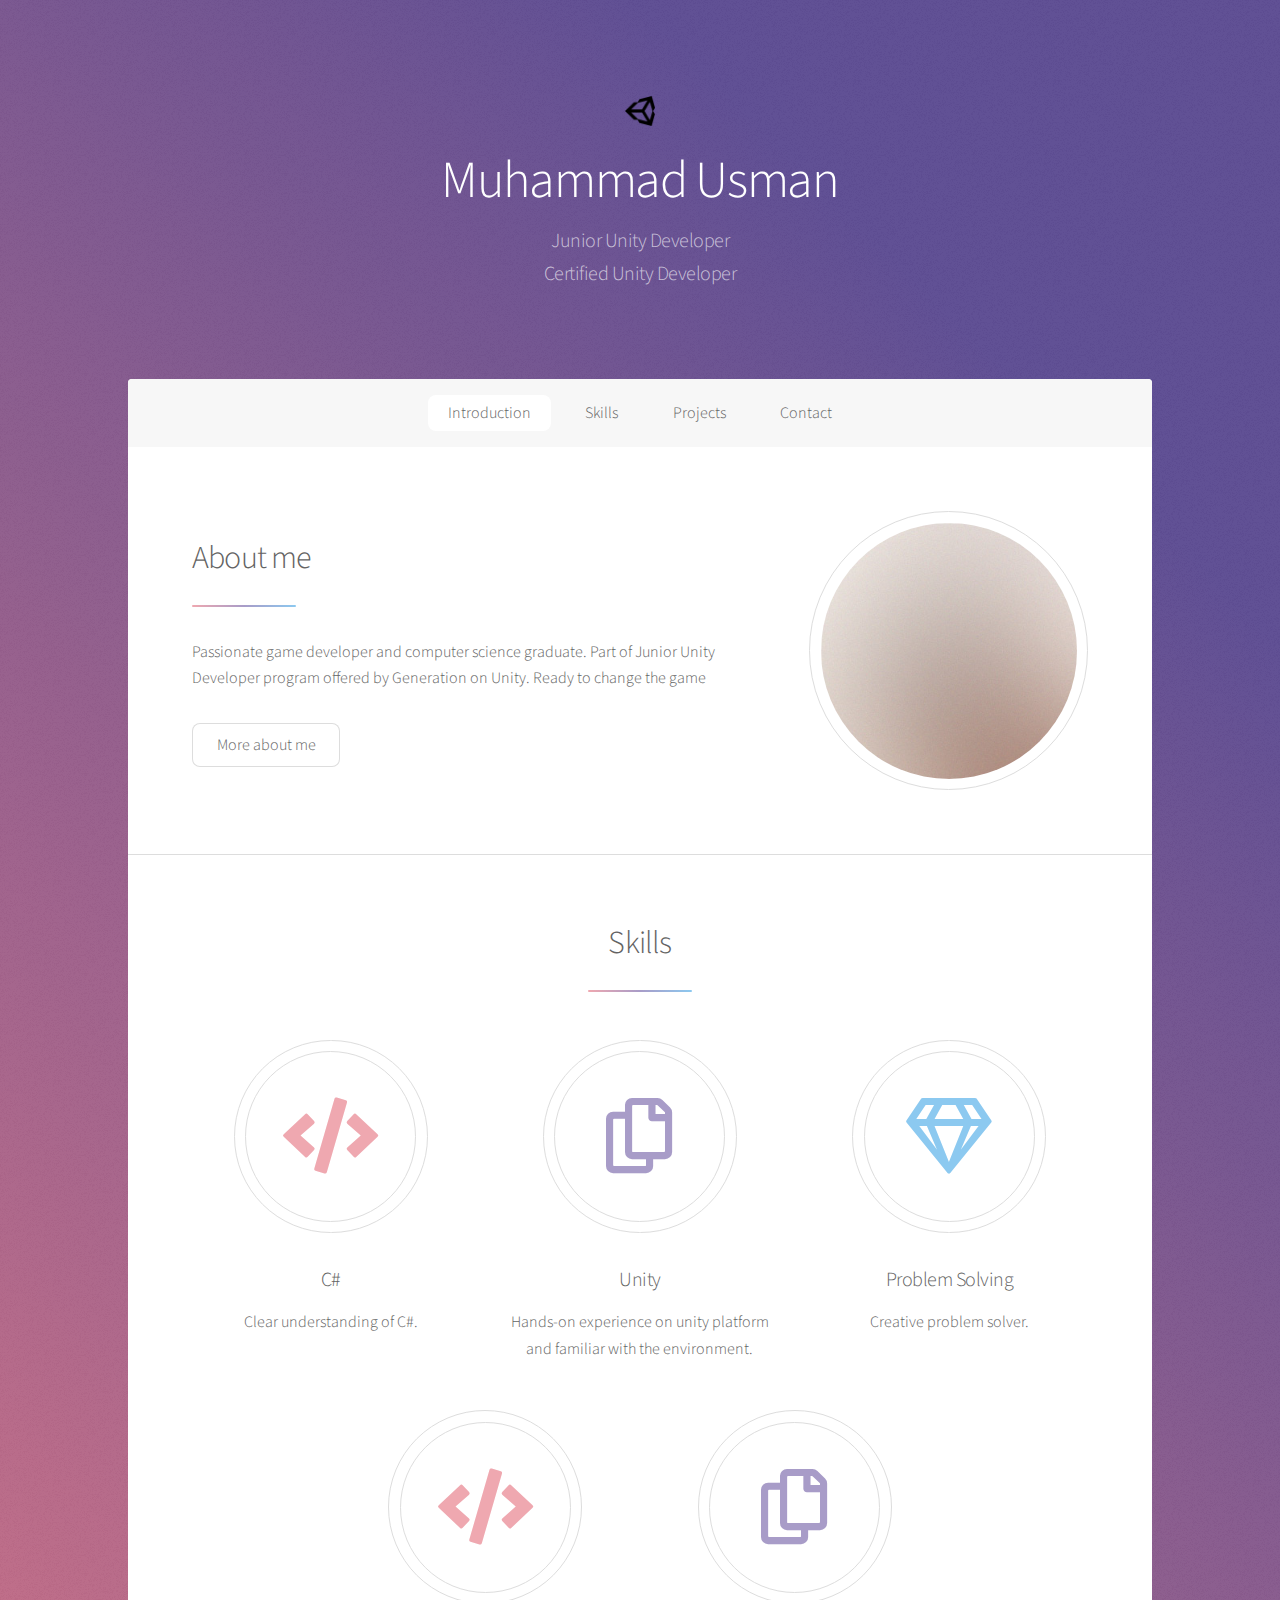
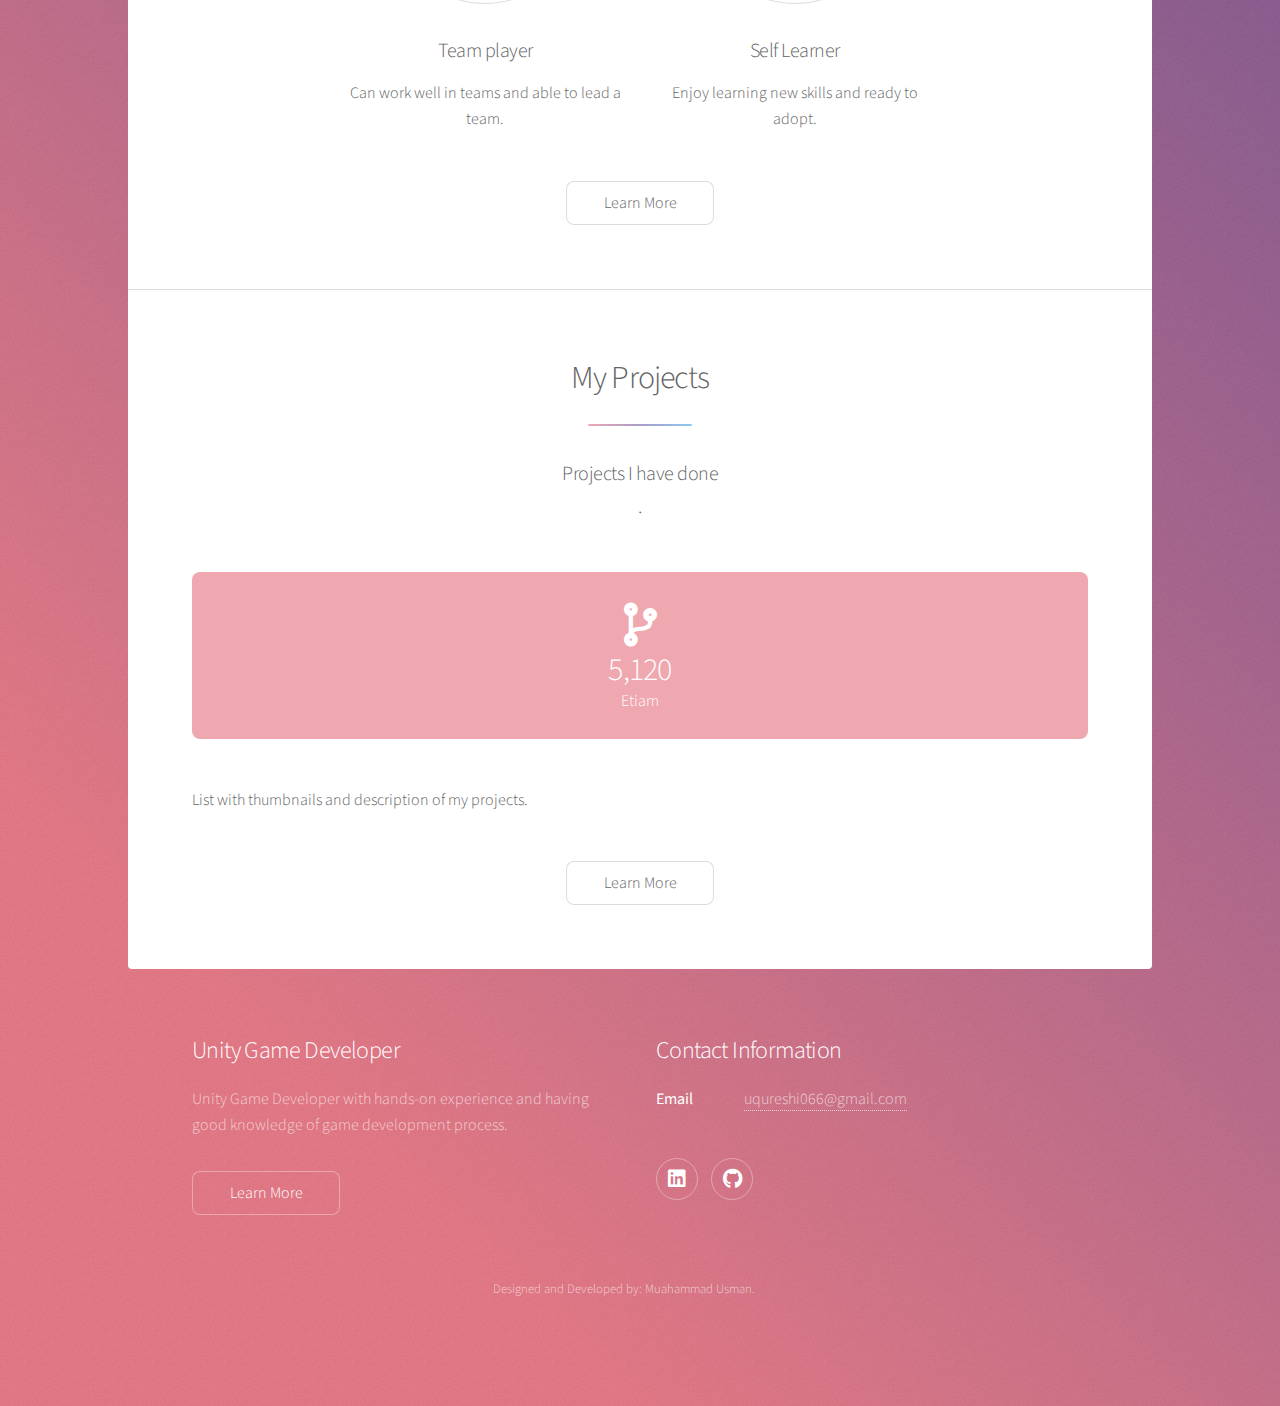
==== commit ba66cd09: "Update index.html" ====
--- a/index.html
+++ b/index.html
@@ -19,7 +19,7 @@
 
 				<!-- Header -->
 					<header id="header" class="alt">
-						<span class="logo"><img src="images/unity-logo.png" alt="" /></span>
+						<span class="logo"><img src="images/unity-logo.png" width="30px" height="30px" alt="" /></span>
 						<h1>Muhammad Usman</h1>
 						<p>Junior Unity Developer<br />
 						Certified Unity Developer</p>
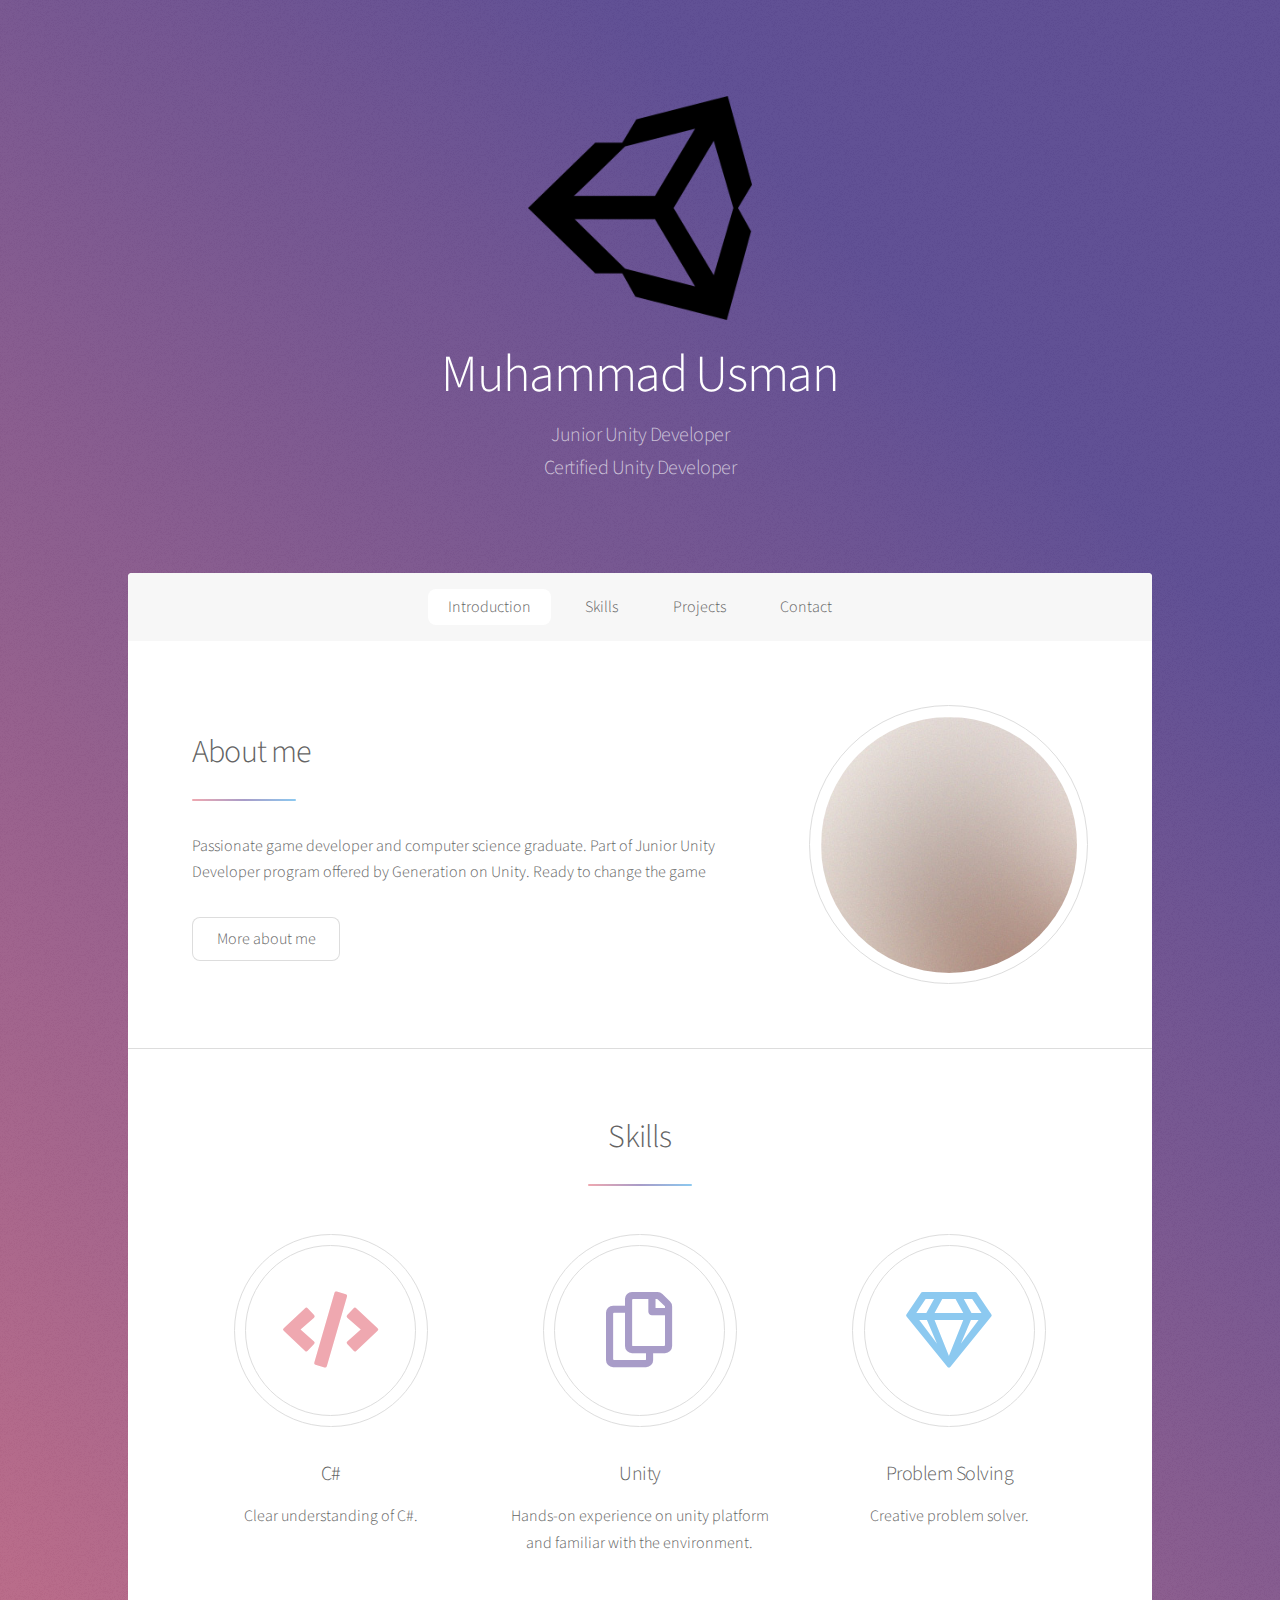
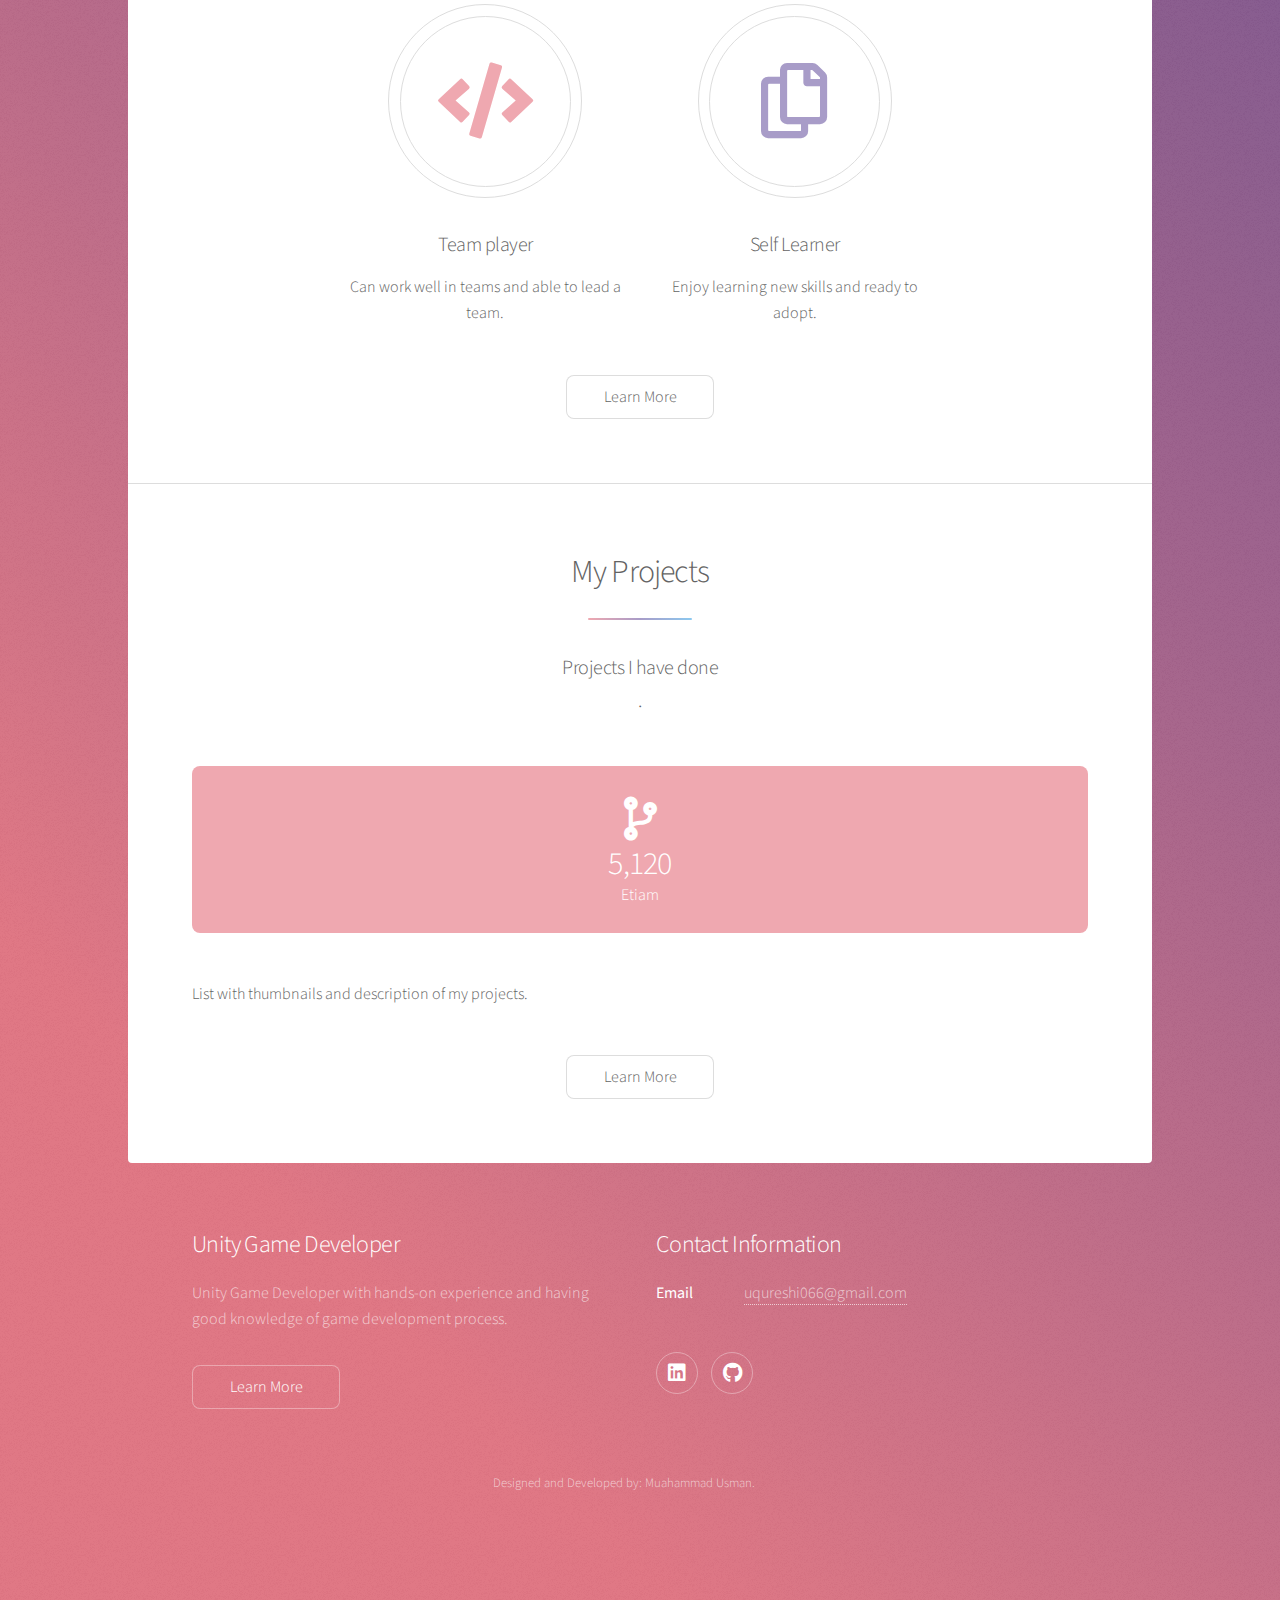
==== commit 2622f898: "Update index.html" ====
--- a/index.html
+++ b/index.html
@@ -19,7 +19,7 @@
 
 				<!-- Header -->
 					<header id="header" class="alt">
-						<span class="logo"><img src="images/unity-logo.png" width="30px" height="30px" alt="" /></span>
+						<span class="logo"><img src="images/unity-logo.png" alt="" /></span>
 						<h1>Muhammad Usman</h1>
 						<p>Junior Unity Developer<br />
 						Certified Unity Developer</p>
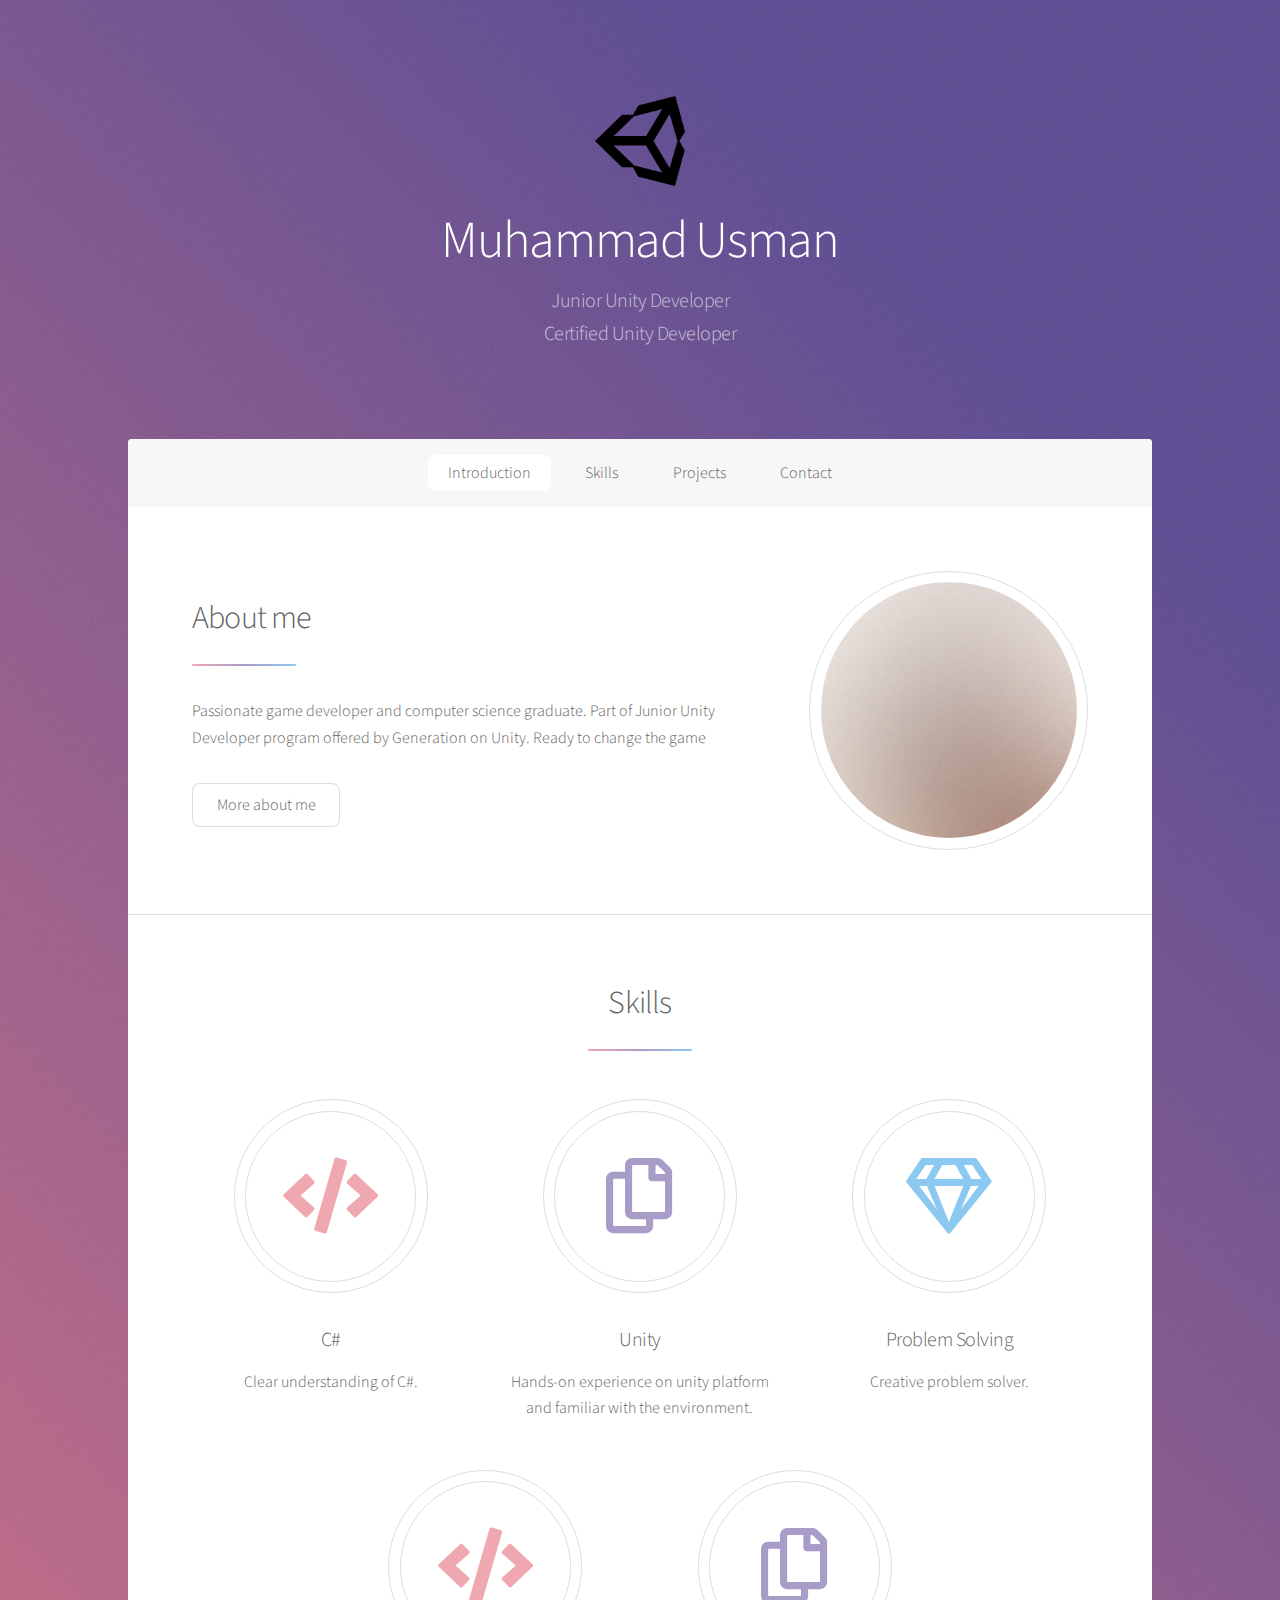
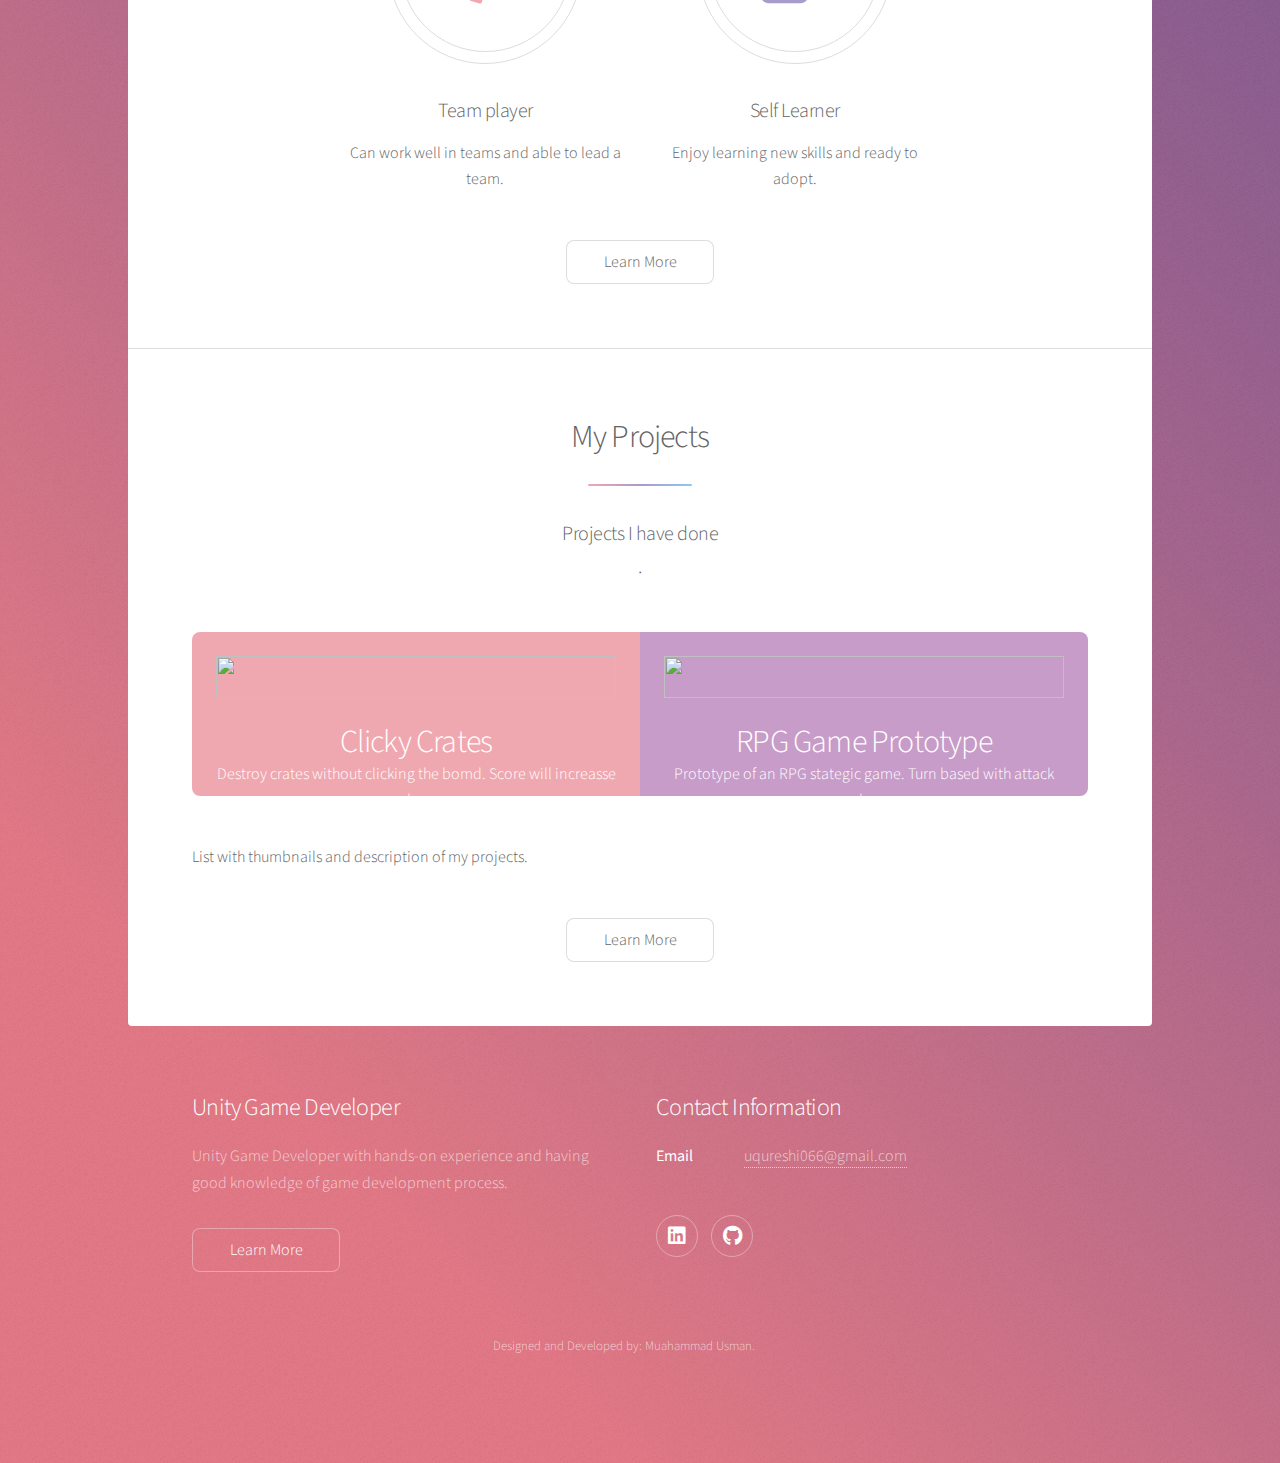
==== commit 30850fea: "Update index.html" ====
--- a/index.html
+++ b/index.html
@@ -102,14 +102,14 @@
 								</header>
 								<ul class="statistics">
 									<li class="style1">
-										<span class="icon solid fa-code-branch"></span>
-										<strong>5,120</strong> Etiam
+										<span><img src="images/clicky-crates.jpg" width="100%" height="60%" alt="" /></span>
+										<strong>Clicky Crates</strong> Destroy crates without clicking the bomd. Score will increasse on each success.
 									</li>
-									<!--<li class="style2">
-										<span class="icon fa-folder-open"></span>
-										<strong>8,192</strong> Magna
+									<li class="style2">
+										<span><img src="images/rpg.jpg" width="100%" height="60%" alt="" /></span>
+										<strong>RPG Game Prototype</strong> Prototype of an RPG stategic game. Turn based with attack and run.
 									</li>
-									<li class="style3">
+								<!--	<li class="style3">
 										<span class="icon solid fa-signal"></span>
 										<strong>2,048</strong> Tempus
 									</li>
--- a/assets/css/main.css
+++ b/assets/css/main.css
@@ -3121,7 +3121,7 @@
 				#header.alt .logo img {
 					display: block;
 					margin: 0 auto;
-					max-width: 25%;
+					max-width: 10%;
 				}
 
 		@media screen and (max-width: 1280px) {
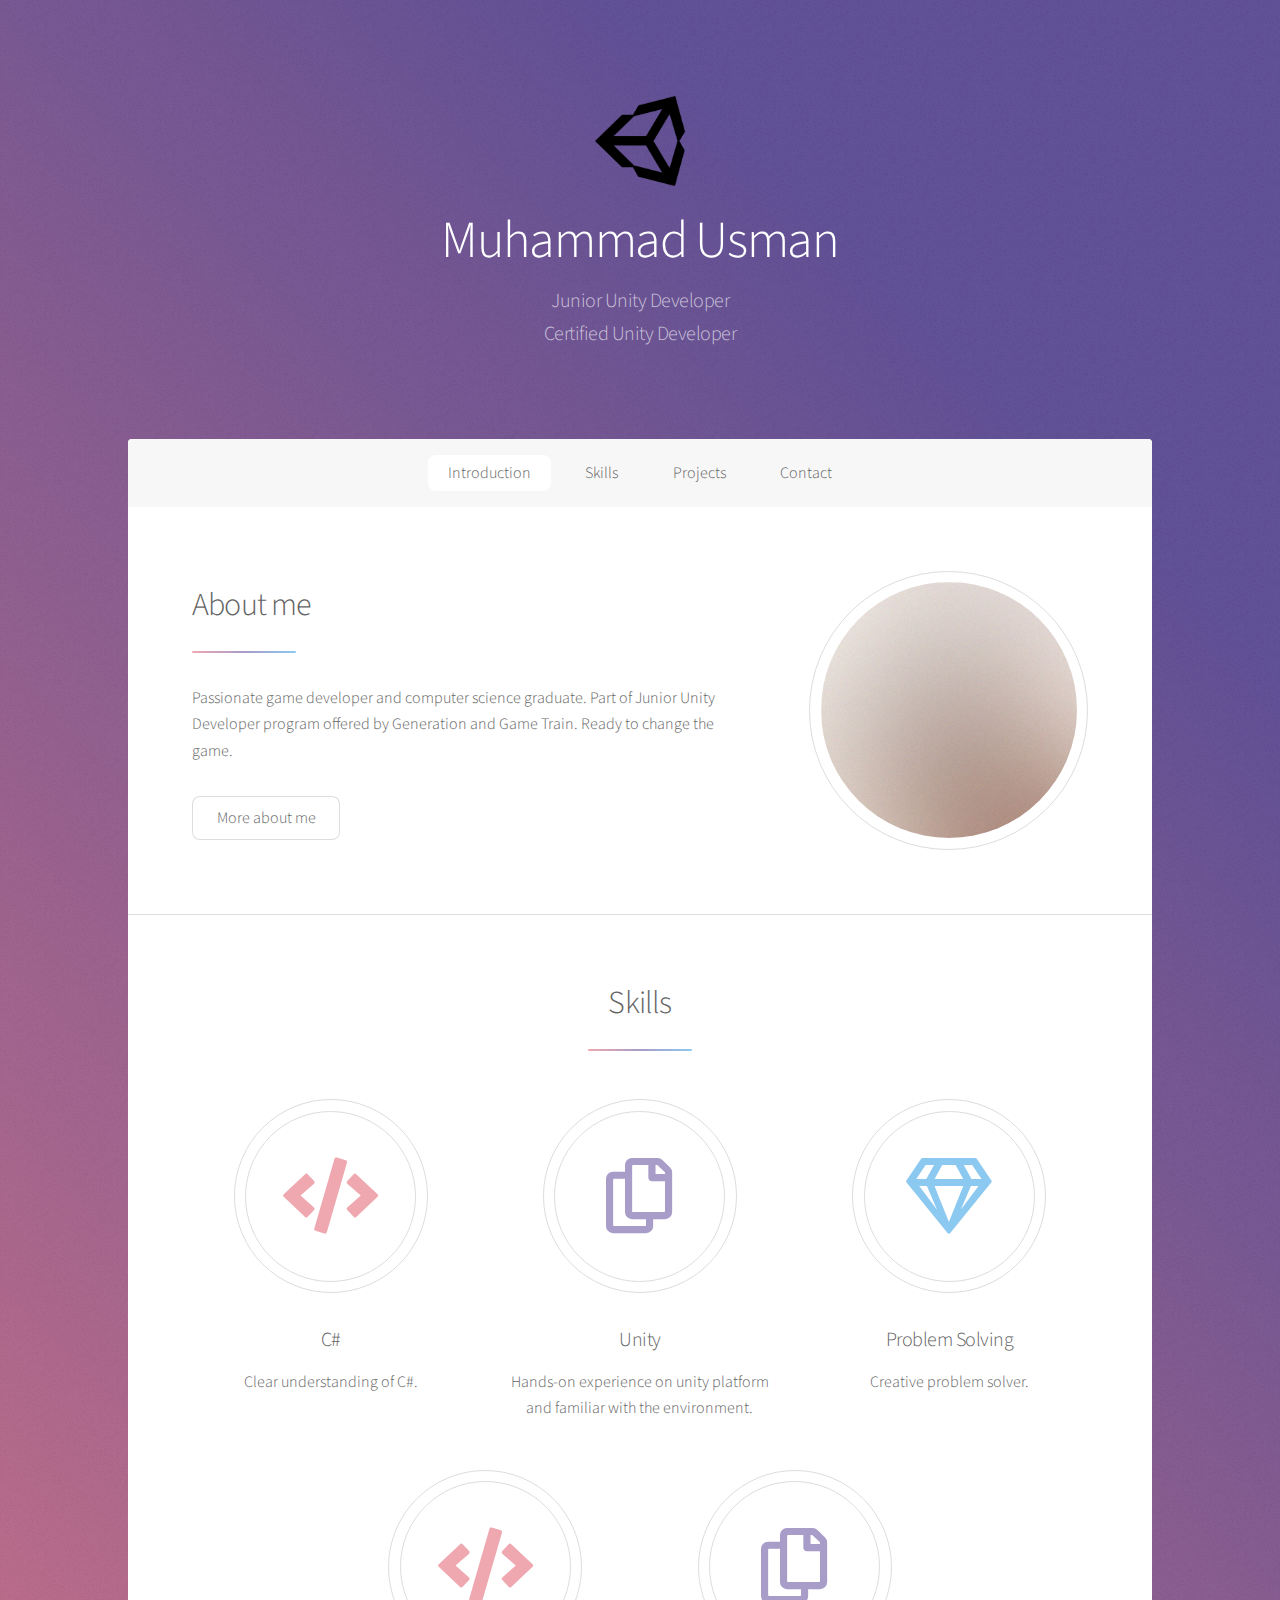
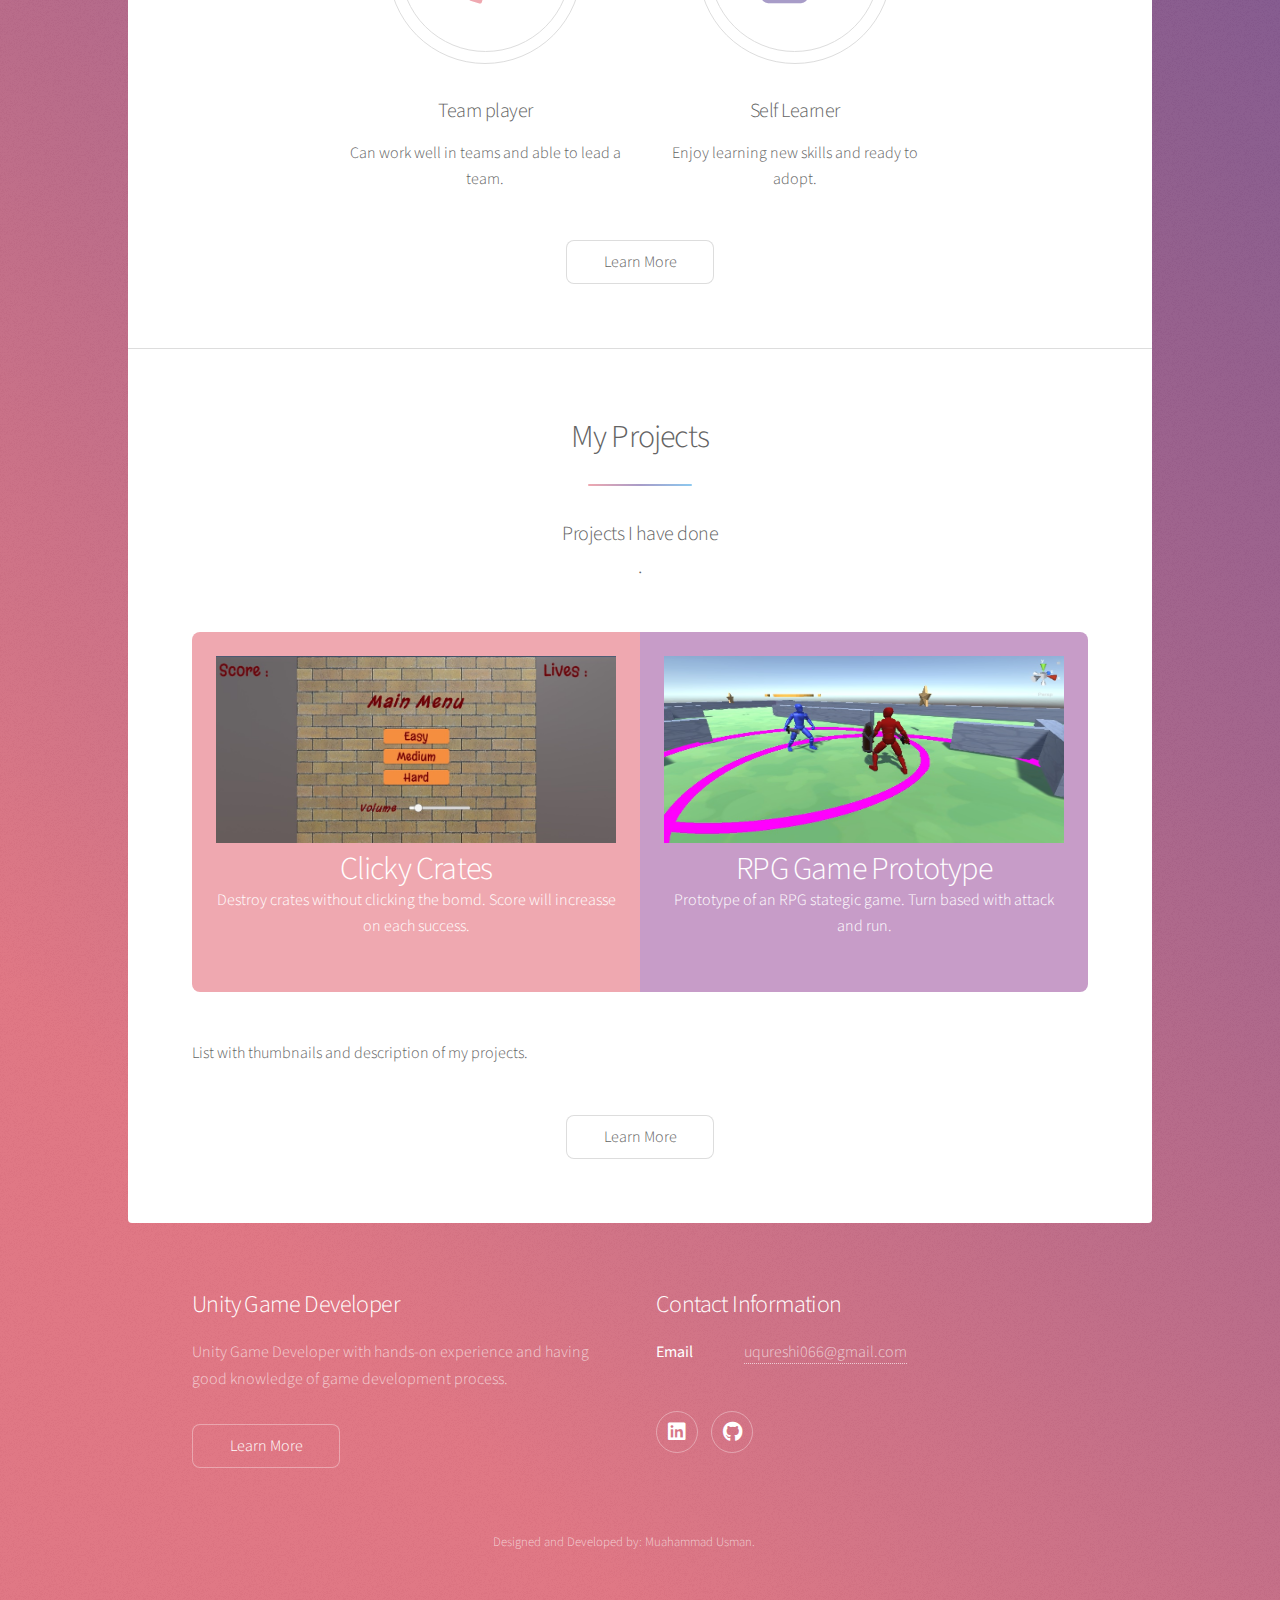
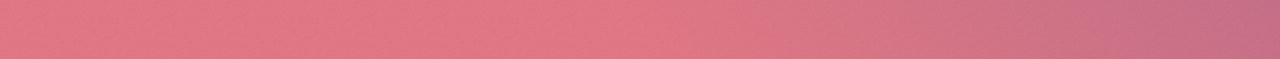
==== commit bc8a1833: "Update index.html" ====
--- a/index.html
+++ b/index.html
@@ -45,9 +45,9 @@
 										<header class="major">
 											<h2>About me</h2>
 										</header>
-										<p>Passionate game developer and computer science graduate. Part of Junior Unity Developer program offered by Generation on Unity. Ready to change the game</p>
+										<p>Passionate game developer and computer science graduate. Part of Junior Unity Developer program offered by Generation and Game Train. Ready to change the game.</p>
 										<ul class="actions">
-											<li><a href="generic.html" class="button">More about me</a></li>
+											<li><a href="about.html" class="button">More about me</a></li>
 										</ul>
 									</div>
 									<span class="image"><img src="images/pic01.jpg" alt="" /></span>
@@ -89,7 +89,7 @@
 								</ul>
 								<footer class="major">
 									<ul class="actions special">
-										<li><a href="generic.html" class="button">Learn More</a></li>
+										<li><a href="skills.html" class="button">Learn More</a></li>
 									</ul>
 								</footer>
 							</section>
@@ -125,7 +125,7 @@
 								<p class="content">List with thumbnails and description of my projects.</p>
 								<footer class="major">
 									<ul class="actions special">
-										<li><a href="generic.html" class="button">Learn More</a></li>
+										<li><a href="projects.html" class="button">Learn More</a></li>
 									</ul>
 								</footer>
 							</section>
@@ -155,7 +155,7 @@
 							<h2>Unity Game Developer</h2>
 							<p>Unity Game Developer with hands-on experience and having good knowledge of game development process.</p>
 							<ul class="actions">
-								<li><a href="generic.html" class="button">Learn More</a></li>
+								<li><a href="about.html" class="button">Learn More</a></li>
 							</ul>
 						</section>
 						<section>
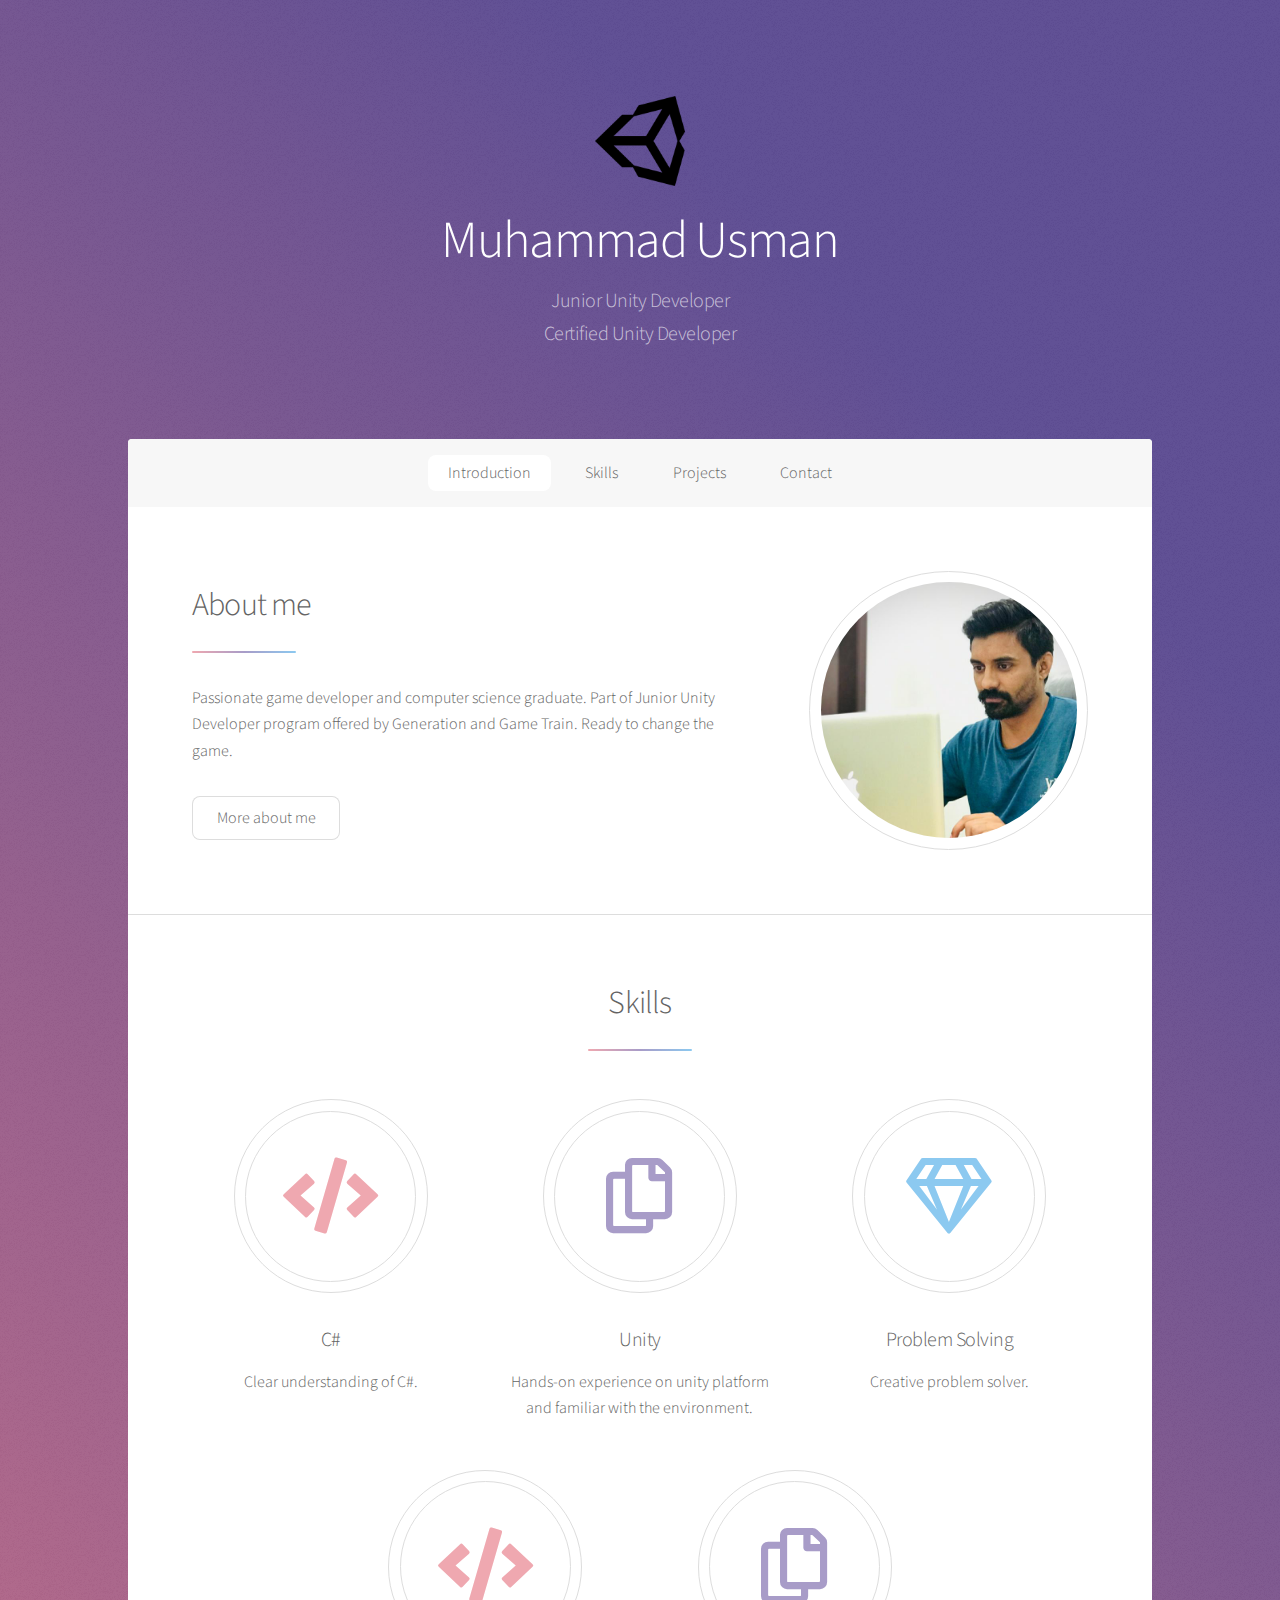
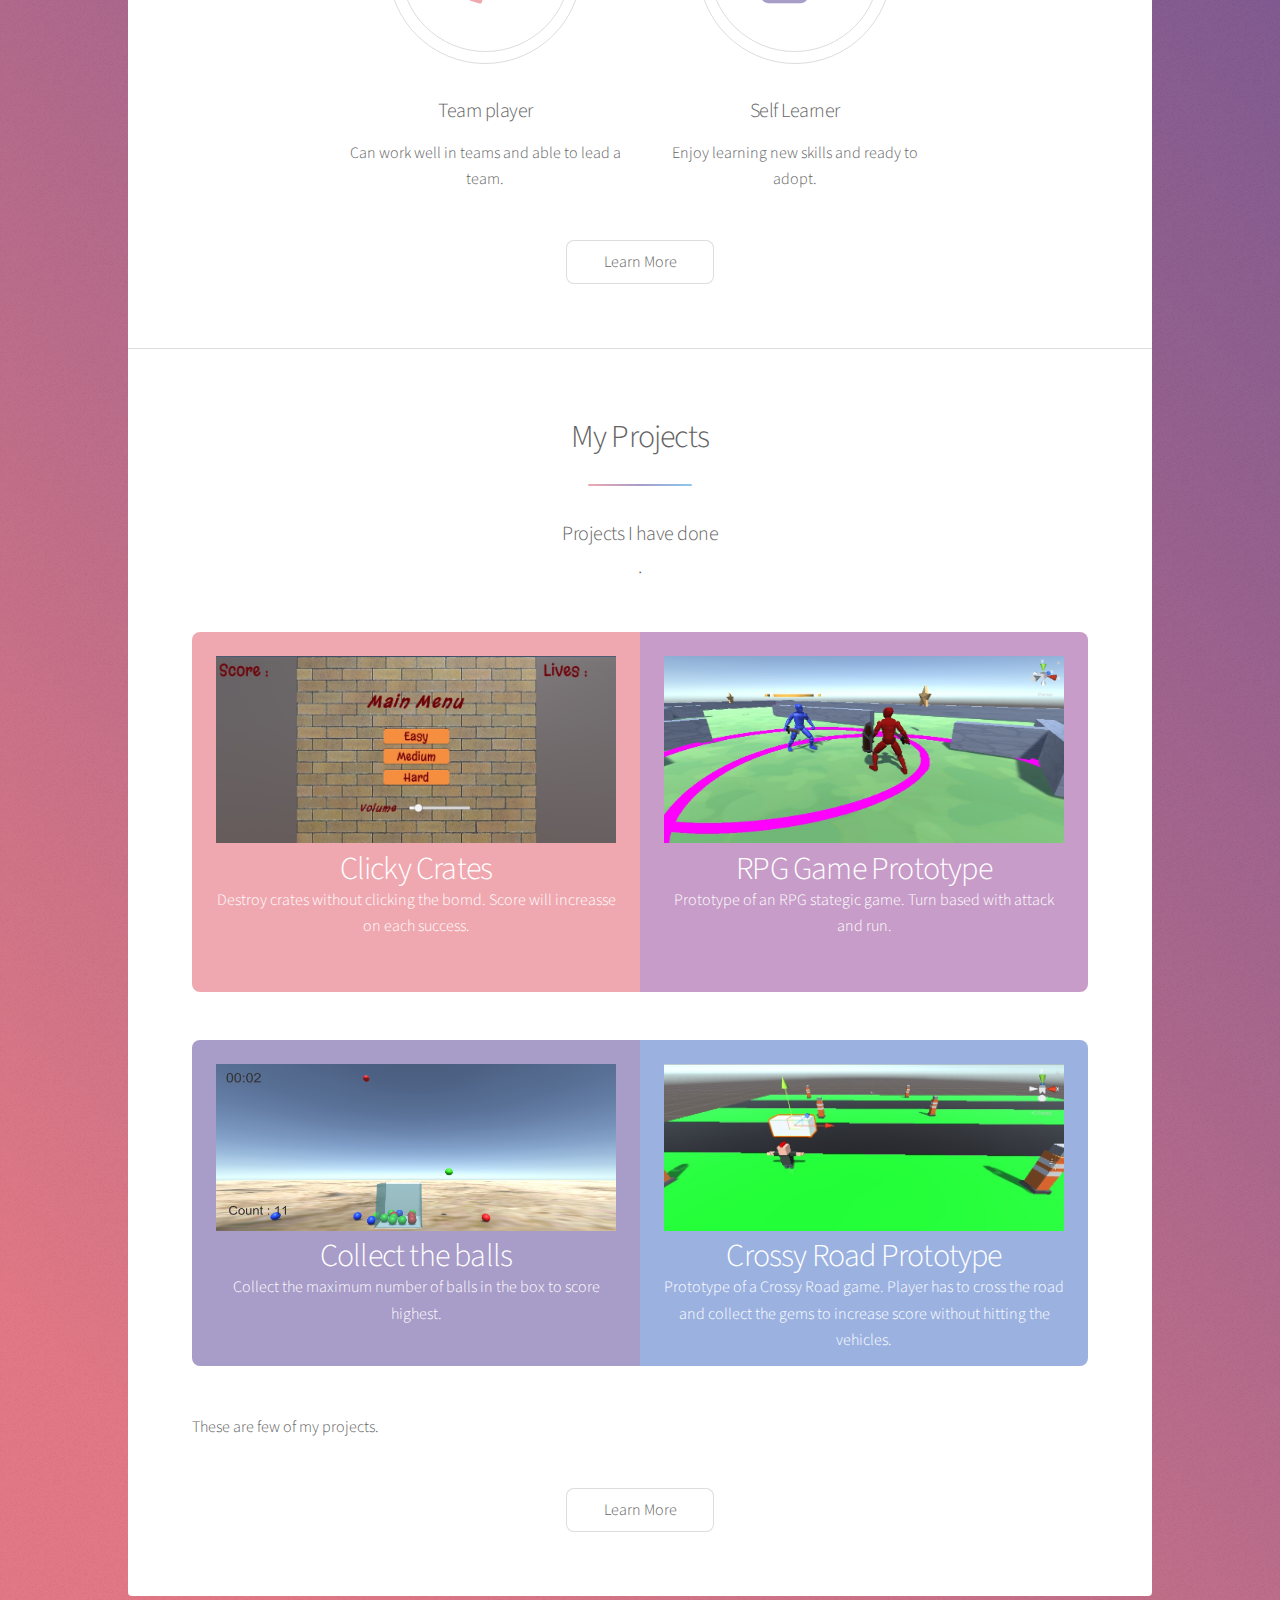
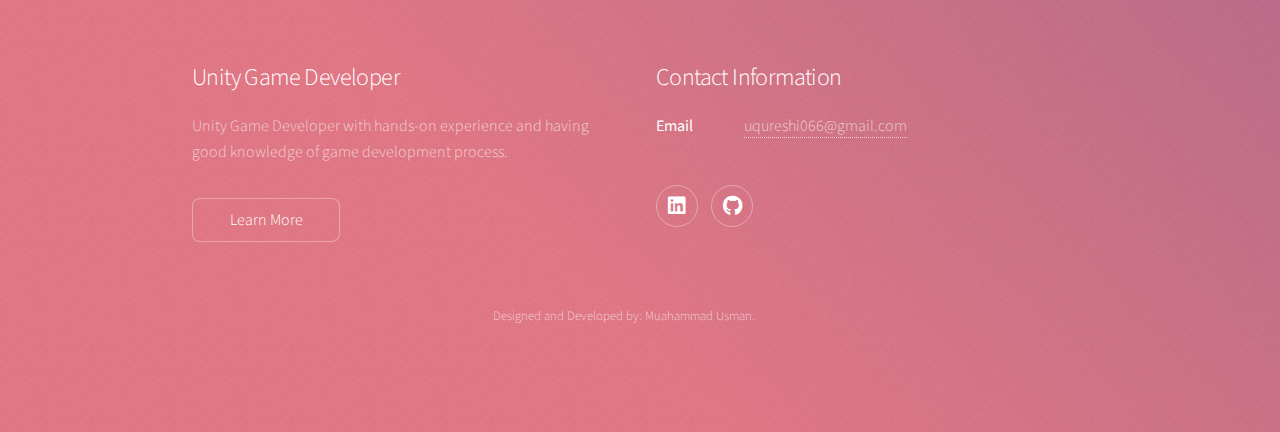
==== commit 4aa70df9: "Update index.html" ====
--- a/index.html
+++ b/index.html
@@ -50,7 +50,7 @@
 											<li><a href="about.html" class="button">More about me</a></li>
 										</ul>
 									</div>
-									<span class="image"><img src="images/pic01.jpg" alt="" /></span>
+									<span class="image"><img src="images/mypic.jpg" alt="" /></span>
 								</div>
 							</section>
 
@@ -109,6 +109,15 @@
 										<span><img src="images/rpg.jpg" width="100%" height="60%" alt="" /></span>
 										<strong>RPG Game Prototype</strong> Prototype of an RPG stategic game. Turn based with attack and run.
 									</li>
+										</ul><ul class="statistics">
+									<li class="style3">
+										<span><img src="images/counter.jpg" width="100%" height="60%" alt="" /></span>
+										<strong>Collect the balls</strong> Collect the maximum number of balls in the box to score highest.
+									</li>
+									<li class="style4">
+										<span><img src="images/crossy.jpg" width="100%" height="60%" alt="" /></span>
+										<strong>Crossy Road Prototype</strong> Prototype of a Crossy Road game. Player has to cross the road and collect the gems to increase score without hitting the vehicles.
+									</li>
 								<!--	<li class="style3">
 										<span class="icon solid fa-signal"></span>
 										<strong>2,048</strong> Tempus
@@ -122,7 +131,7 @@
 										<strong>1,024</strong> Nullam
 									</li>-->
 								</ul>
-								<p class="content">List with thumbnails and description of my projects.</p>
+								<p class="content">These are few of my projects.</p>
 								<footer class="major">
 									<ul class="actions special">
 										<li><a href="projects.html" class="button">Learn More</a></li>
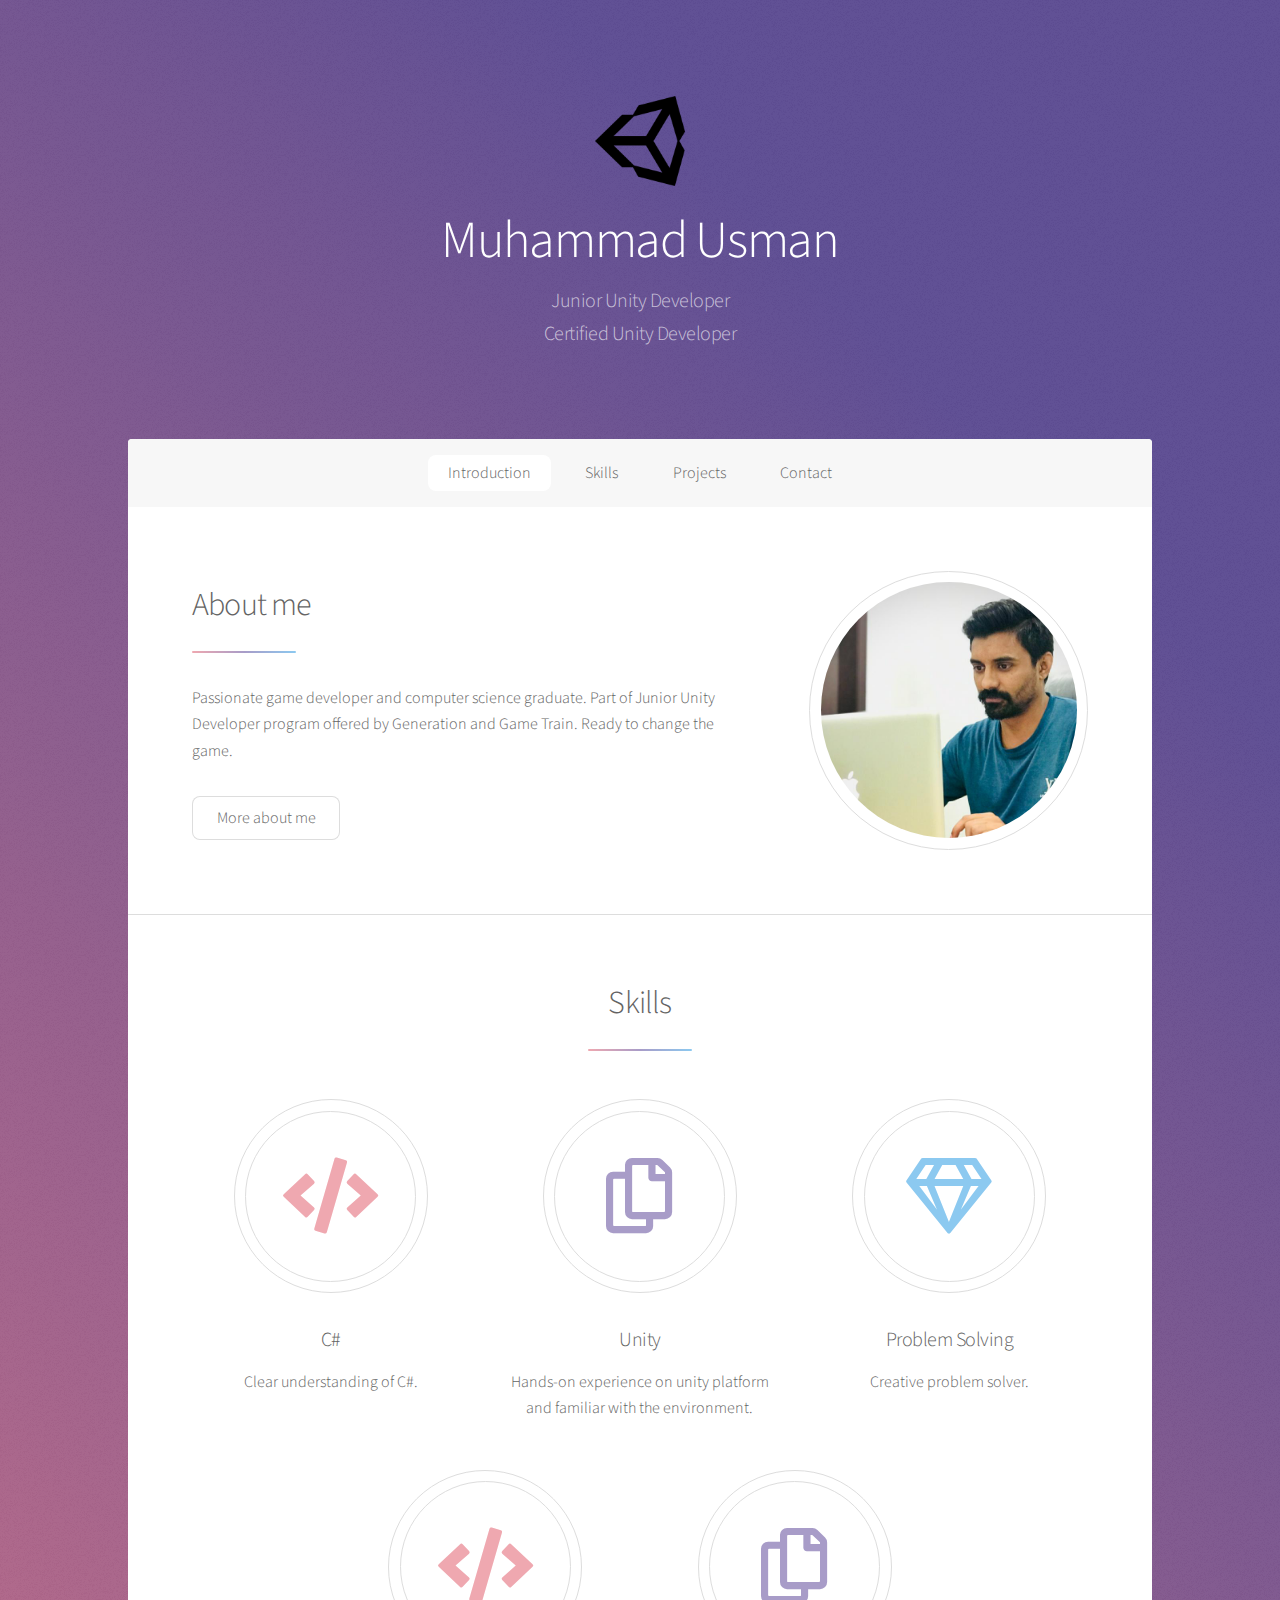
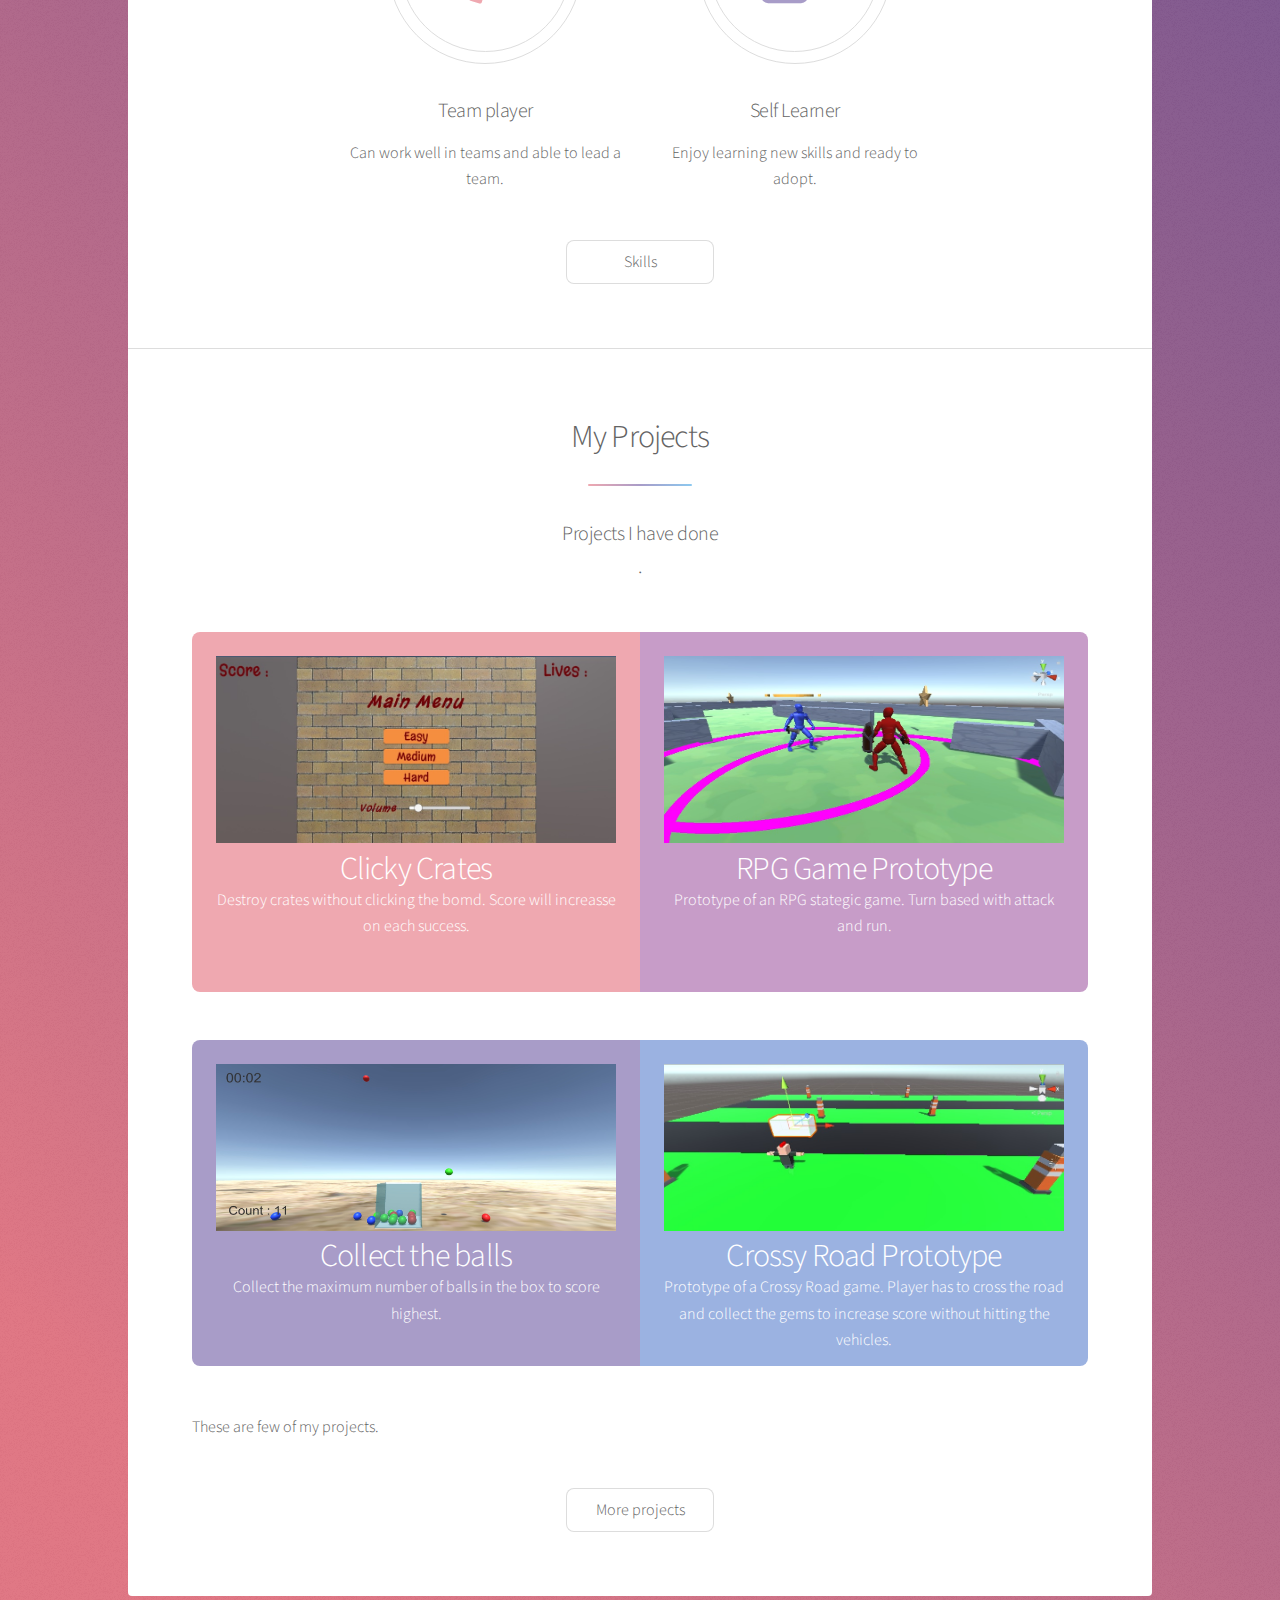
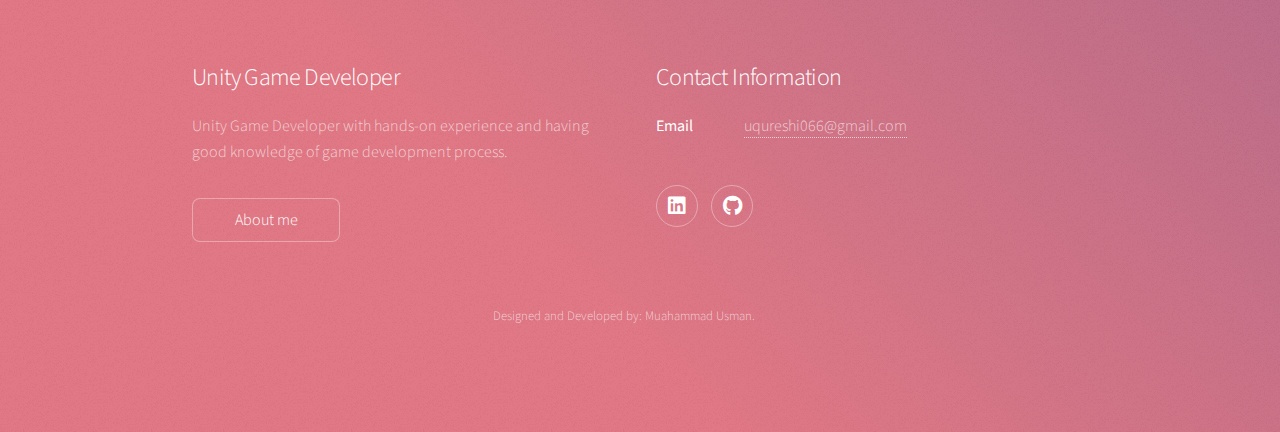
==== commit e0217711: "Update index.html" ====
--- a/index.html
+++ b/index.html
@@ -89,7 +89,7 @@
 								</ul>
 								<footer class="major">
 									<ul class="actions special">
-										<li><a href="skills.html" class="button">Learn More</a></li>
+										<li><a href="skills.html" class="button">Skills</a></li>
 									</ul>
 								</footer>
 							</section>
@@ -134,7 +134,7 @@
 								<p class="content">These are few of my projects.</p>
 								<footer class="major">
 									<ul class="actions special">
-										<li><a href="projects.html" class="button">Learn More</a></li>
+										<li><a href="projects.html" class="button">More projects</a></li>
 									</ul>
 								</footer>
 							</section>
@@ -164,7 +164,7 @@
 							<h2>Unity Game Developer</h2>
 							<p>Unity Game Developer with hands-on experience and having good knowledge of game development process.</p>
 							<ul class="actions">
-								<li><a href="about.html" class="button">Learn More</a></li>
+								<li><a href="about.html" class="button">About me</a></li>
 							</ul>
 						</section>
 						<section>
